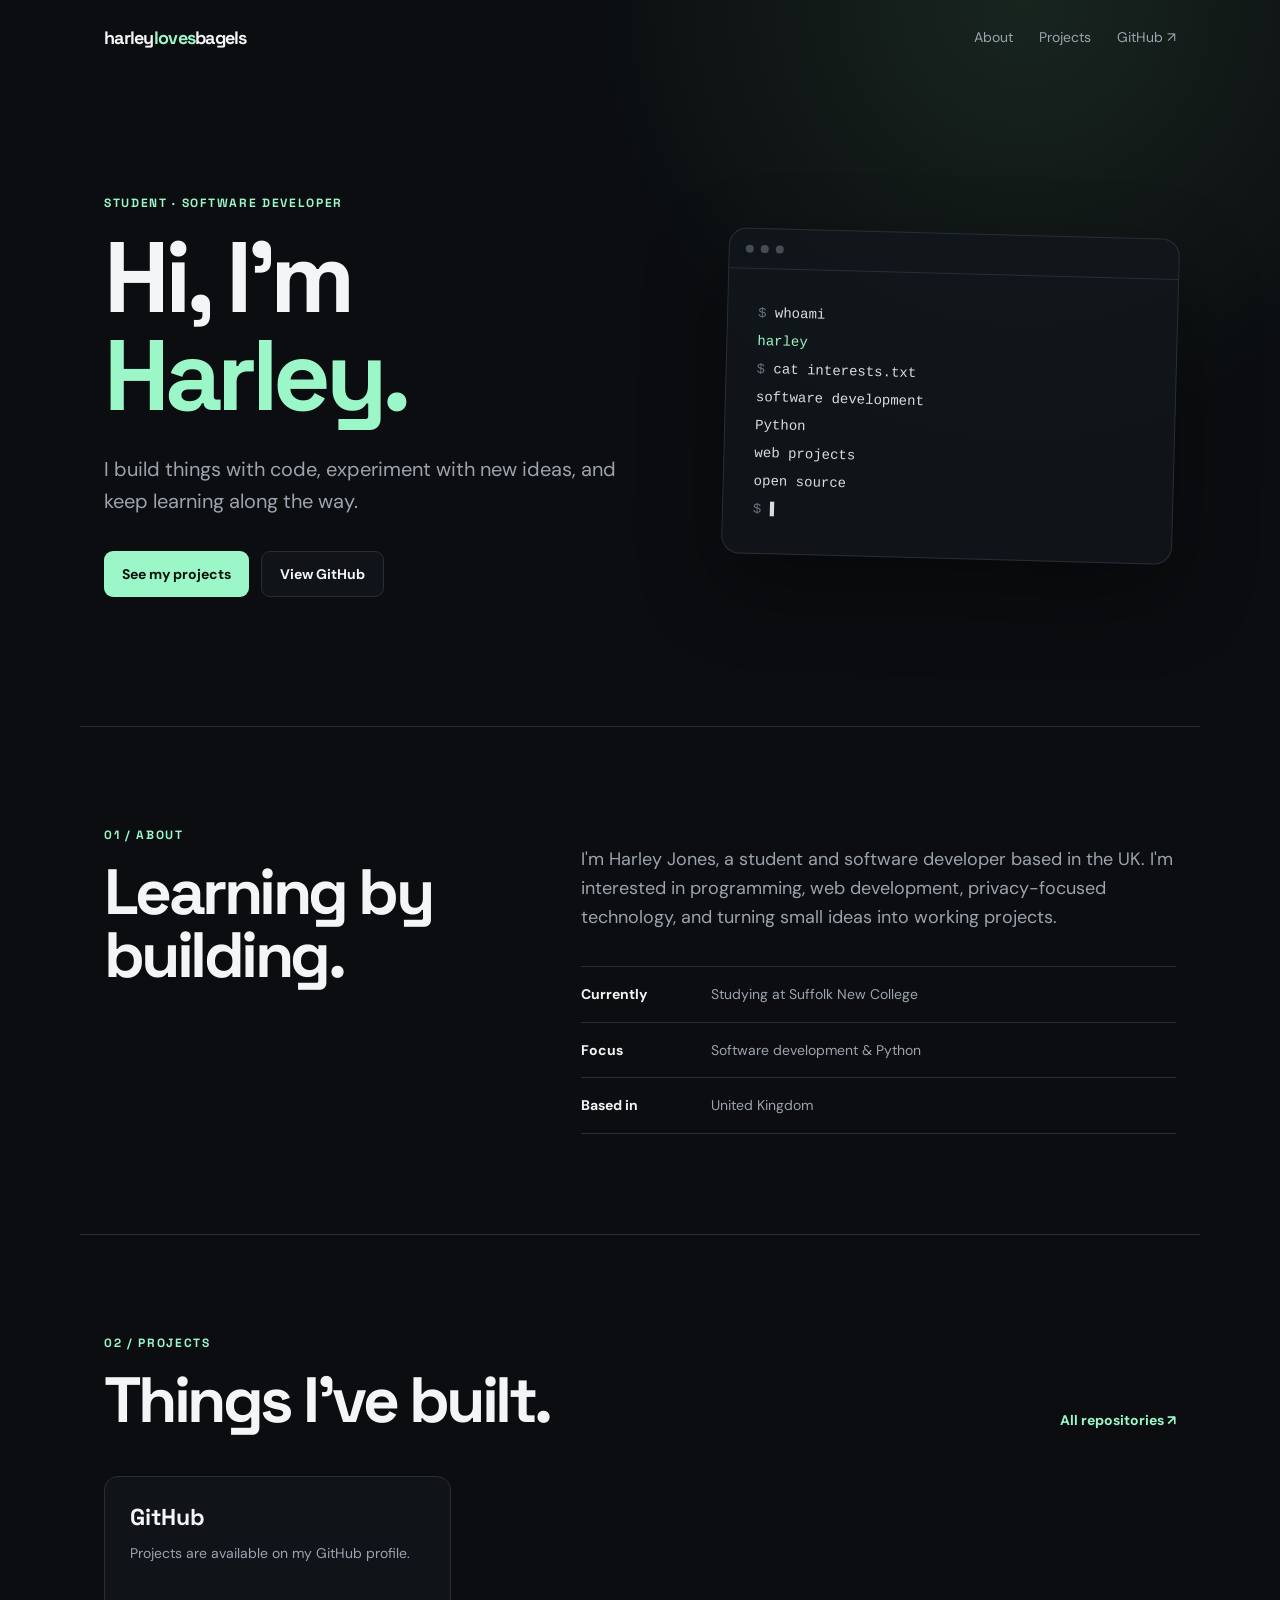
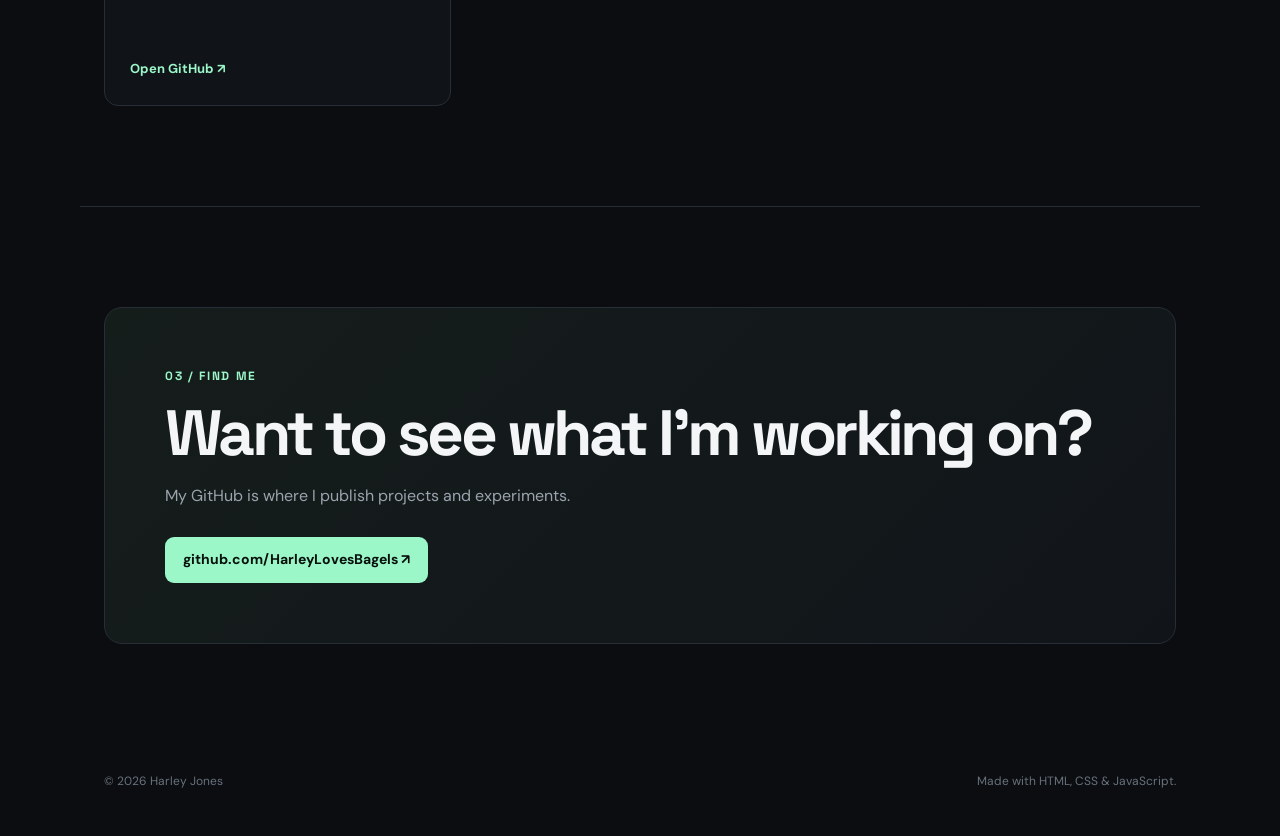
==== index.html @ b095bd4b "init commit" ====
<!doctype html>
<html lang="en">
<head>
  <meta charset="utf-8">
  <meta name="viewport" content="width=device-width, initial-scale=1">
  <meta name="description" content="Harley Jones — student and software developer.">
  <title>Harley Jones | Software Developer</title>
  <link rel="preconnect" href="https://fonts.googleapis.com">
  <link rel="preconnect" href="https://fonts.gstatic.com" crossorigin>
  <link href="https://fonts.googleapis.com/css2?family=DM+Sans:wght@400;500;600;700&family=Space+Grotesk:wght@500;600;700&display=swap" rel="stylesheet">
  <link rel="stylesheet" href="style.css">
</head>
<body>
  <header class="nav">
    <a class="brand" href="#top">harley<span>loves</span>bagels</a>
    <nav>
      <a href="#about">About</a>
      <a href="#projects">Projects</a>
      <a href="https://github.com/HarleyLovesBagels" target="_blank" rel="noreferrer">GitHub ↗</a>
    </nav>
  </header>

  <main id="top">
    <section class="hero">
      <div class="hero-copy">
        <p class="eyebrow">STUDENT · SOFTWARE DEVELOPER</p>
        <h1>Hi, I'm <span>Harley.</span></h1>
        <p class="lede">I build things with code, experiment with new ideas, and keep learning along the way.</p>
        <div class="actions">
          <a class="button primary" href="#projects">See my projects</a>
          <a class="button secondary" href="https://github.com/HarleyLovesBagels" target="_blank" rel="noreferrer">View GitHub</a>
        </div>
      </div>
      <div class="hero-card" aria-hidden="true">
        <div class="terminal-top"><i></i><i></i><i></i></div>
        <pre><span class="muted">$</span> whoami
<span class="accent">harley</span>
<span class="muted">$</span> cat interests.txt
software development
Python
web projects
open source
<span class="muted">$</span> <span class="cursor">▌</span></pre>
      </div>
    </section>

    <section class="section about" id="about">
      <div>
        <p class="eyebrow">01 / ABOUT</p>
        <h2>Learning by building.</h2>
      </div>
      <div class="about-copy">
        <p>I'm Harley Jones, a student and software developer based in the UK. I'm interested in programming, web development, privacy-focused technology, and turning small ideas into working projects.</p>
        <div class="facts">
          <div><strong>Currently</strong><span>Studying at Suffolk New College</span></div>
          <div><strong>Focus</strong><span>Software development & Python</span></div>
          <div><strong>Based in</strong><span>United Kingdom</span></div>
        </div>
      </div>
    </section>

    <section class="section" id="projects">
      <div class="section-heading">
        <div>
          <p class="eyebrow">02 / PROJECTS</p>
          <h2>Things I've built.</h2>
        </div>
        <a class="text-link" href="https://github.com/HarleyLovesBagels" target="_blank" rel="noreferrer">All repositories ↗</a>
      </div>
      <div id="repo-grid" class="repo-grid">
        <article class="repo loading"><span></span><span></span><span></span></article>
        <article class="repo loading"><span></span><span></span><span></span></article>
        <article class="repo loading"><span></span><span></span><span></span></article>
      </div>
    </section>

    <section class="section contact">
      <div class="contact-box">
        <p class="eyebrow">03 / FIND ME</p>
        <h2>Want to see what I'm working on?</h2>
        <p>My GitHub is where I publish projects and experiments.</p>
        <a class="button primary" href="https://github.com/HarleyLovesBagels" target="_blank" rel="noreferrer">github.com/HarleyLovesBagels ↗</a>
      </div>
    </section>
  </main>

  <footer>
    <span>© <span id="year"></span> Harley Jones</span>
    <span>Made with HTML, CSS & JavaScript.</span>
  </footer>
  <script src="script.js"></script>
</body>
</html>
---- style.css ----
:root {
  --bg: #0b0d10;
  --panel: #12161b;
  --panel-2: #171c22;
  --text: #f4f5f7;
  --muted: #9ba4ae;
  --line: #272e37;
  --accent: #9bf6c8;
  --accent-2: #71e6b0;
  --max: 1120px;
}
* { box-sizing: border-box; }
html { scroll-behavior: smooth; }
body {
  margin: 0;
  background: radial-gradient(circle at 80% 0%, #18251f 0, transparent 28rem), var(--bg);
  color: var(--text);
  font-family: "DM Sans", sans-serif;
  line-height: 1.6;
}
a { color: inherit; text-decoration: none; }
.nav {
  height: 76px; max-width: var(--max); margin: auto; padding: 0 24px;
  display: flex; align-items: center; justify-content: space-between;
  border-bottom: 1px solid transparent;
}
.brand { font: 700 18px "Space Grotesk", sans-serif; letter-spacing: -.04em; }
.brand span { color: var(--accent); }
nav { display: flex; gap: 26px; color: var(--muted); font-size: 14px; }
nav a:hover, .text-link:hover { color: var(--text); }
.hero {
  max-width: var(--max); margin: auto; min-height: 650px; padding: 100px 24px 110px;
  display: grid; grid-template-columns: 1.1fr .9fr; gap: 70px; align-items: center;
}
.eyebrow { color: var(--accent); font: 700 12px "Space Grotesk", sans-serif; letter-spacing: .14em; margin: 0 0 18px; }
h1, h2 { font-family: "Space Grotesk", sans-serif; letter-spacing: -.055em; line-height: .98; margin: 0; }
h1 { font-size: clamp(58px, 8vw, 100px); max-width: 760px; }
h1 span { color: var(--accent); }
h2 { font-size: clamp(38px, 5vw, 64px); }
.lede { color: var(--muted); font-size: 20px; max-width: 600px; margin: 28px 0 34px; }
.actions { display: flex; gap: 12px; flex-wrap: wrap; }
.button {
  display: inline-flex; align-items: center; justify-content: center; min-height: 46px;
  padding: 0 18px; border-radius: 9px; font-weight: 700; font-size: 14px;
  transition: transform .2s, background .2s, color .2s;
}
.button:hover { transform: translateY(-2px); }
.primary { background: var(--accent); color: #07110c; }
.primary:hover { background: var(--accent-2); }
.secondary { border: 1px solid var(--line); background: #101419; }
.hero-card {
  background: rgba(18,22,27,.82); border: 1px solid var(--line); border-radius: 18px;
  box-shadow: 0 30px 80px rgba(0,0,0,.35); overflow: hidden; transform: rotate(1.5deg);
}
.terminal-top { height: 40px; border-bottom: 1px solid var(--line); display:flex; align-items:center; gap:7px; padding:0 16px; }
.terminal-top i { width:8px; height:8px; border-radius:50%; background:#444c55; }
pre { margin:0; padding:30px; font: 14px/2 "SFMono-Regular", Consolas, monospace; color:#d8dde2; white-space:pre-wrap; }
.muted { color:#68727d; } .accent { color:var(--accent); } .cursor { animation: blink 1s steps(2,end) infinite; }
@keyframes blink { 50% { opacity: 0; } }
.section { max-width: var(--max); margin: auto; padding: 100px 24px; border-top: 1px solid var(--line); }
.about { display:grid; grid-template-columns: .8fr 1.2fr; gap: 80px; }
.about-copy { max-width: 650px; color: var(--muted); font-size: 18px; }
.facts { margin-top: 35px; border-top:1px solid var(--line); }
.facts div { display:grid; grid-template-columns:130px 1fr; padding:16px 0; border-bottom:1px solid var(--line); font-size:14px; }
.facts strong { color:var(--text); } .facts span { color:var(--muted); }
.section-heading { display:flex; justify-content:space-between; align-items:end; gap:30px; margin-bottom:45px; }
.text-link { color:var(--accent); font-weight:700; font-size:14px; }
.repo-grid { display:grid; grid-template-columns:repeat(3,1fr); gap:16px; }
.repo {
  min-height:230px; padding:25px; border:1px solid var(--line); background:rgba(18,22,27,.75);
  border-radius:14px; display:flex; flex-direction:column; transition:.2s;
}
.repo:hover { transform:translateY(-4px); border-color:#3a4651; }
.repo h3 { font:700 23px "Space Grotesk", sans-serif; margin:0 0 10px; }
.repo p { color:var(--muted); font-size:14px; margin:0 0 20px; flex:1; }
.meta { display:flex; gap:14px; color:#7e8995; font-size:12px; }
.repo-link { margin-top:16px; color:var(--accent); font-size:13px; font-weight:700; }
.loading { gap:15px; }
.loading span { height:12px; background:#1d232a; border-radius:5px; animation:pulse 1.2s infinite alternate; }
.loading span:first-child { width:60%; height:24px; } .loading span:nth-child(2){width:90%}.loading span:nth-child(3){width:75%}
@keyframes pulse { to { opacity:.4; } }
.contact-box { background:linear-gradient(135deg,#151d1b,#11151a); border:1px solid var(--line); border-radius:18px; padding:60px; }
.contact-box p:not(.eyebrow) { color:var(--muted); margin:18px 0 28px; }
footer { max-width:var(--max); margin:auto; padding:28px 24px 45px; display:flex; justify-content:space-between; color:#68727d; font-size:12px; }
@media (max-width: 800px) {
  nav a:nth-child(1), nav a:nth-child(2) { display:none; }
  .hero { grid-template-columns:1fr; padding-top:70px; }
  .hero-card { transform:none; }
  .about { grid-template-columns:1fr; gap:35px; }
  .repo-grid { grid-template-columns:1fr; }
  .section-heading { align-items:start; flex-direction:column; }
  .contact-box { padding:35px 25px; }
  footer { flex-direction:column; gap:8px; }
}
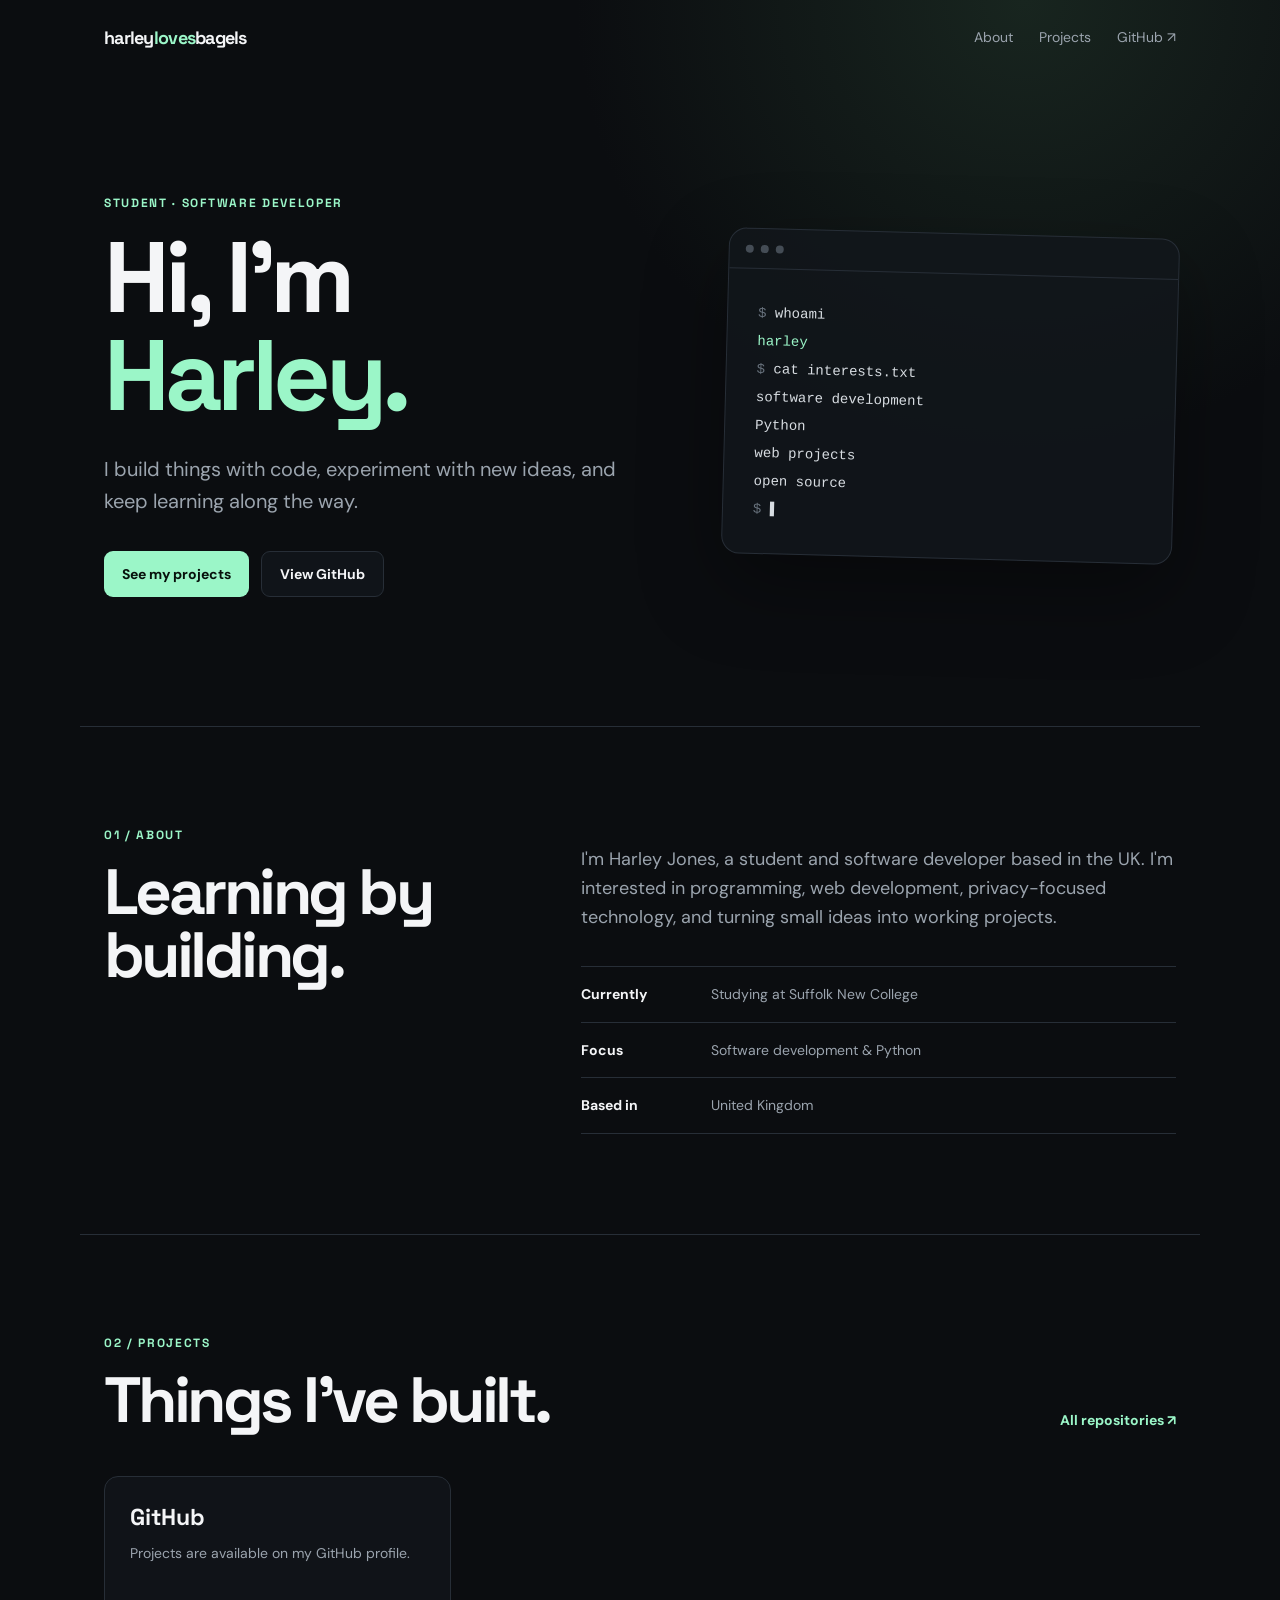
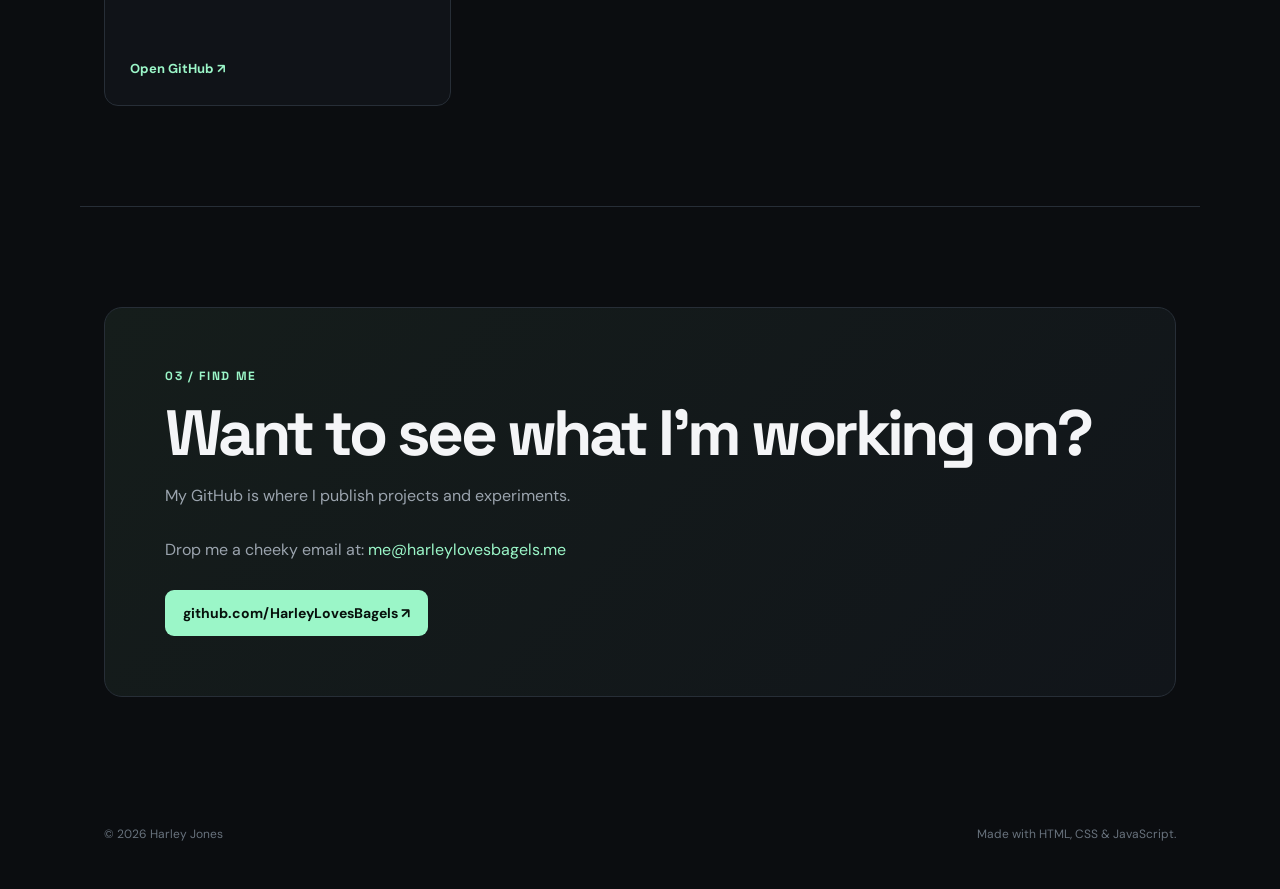
==== commit 98689cdb: "minor: add email" ====
--- a/index.html
+++ b/index.html
@@ -79,6 +79,7 @@
         <p class="eyebrow">03 / FIND ME</p>
         <h2>Want to see what I'm working on?</h2>
         <p>My GitHub is where I publish projects and experiments.</p>
+        <p class="email-line">Drop me a cheeky email at: <a href="mailto:me@harleylovesbagels.me">me@harleylovesbagels.me</a></p>
         <a class="button primary" href="https://github.com/HarleyLovesBagels" target="_blank" rel="noreferrer">github.com/HarleyLovesBagels ↗</a>
       </div>
     </section>
--- a/style.css
+++ b/style.css
@@ -81,6 +81,9 @@
 @keyframes pulse { to { opacity:.4; } }
 .contact-box { background:linear-gradient(135deg,#151d1b,#11151a); border:1px solid var(--line); border-radius:18px; padding:60px; }
 .contact-box p:not(.eyebrow) { color:var(--muted); margin:18px 0 28px; }
+.email-line { margin-top: 0; margin-bottom: 24px; color: var(--text); }
+.email-line a { color: var(--accent); }
+.email-line a:hover { color: var(--accent-2); }
 footer { max-width:var(--max); margin:auto; padding:28px 24px 45px; display:flex; justify-content:space-between; color:#68727d; font-size:12px; }
 @media (max-width: 800px) {
   nav a:nth-child(1), nav a:nth-child(2) { display:none; }
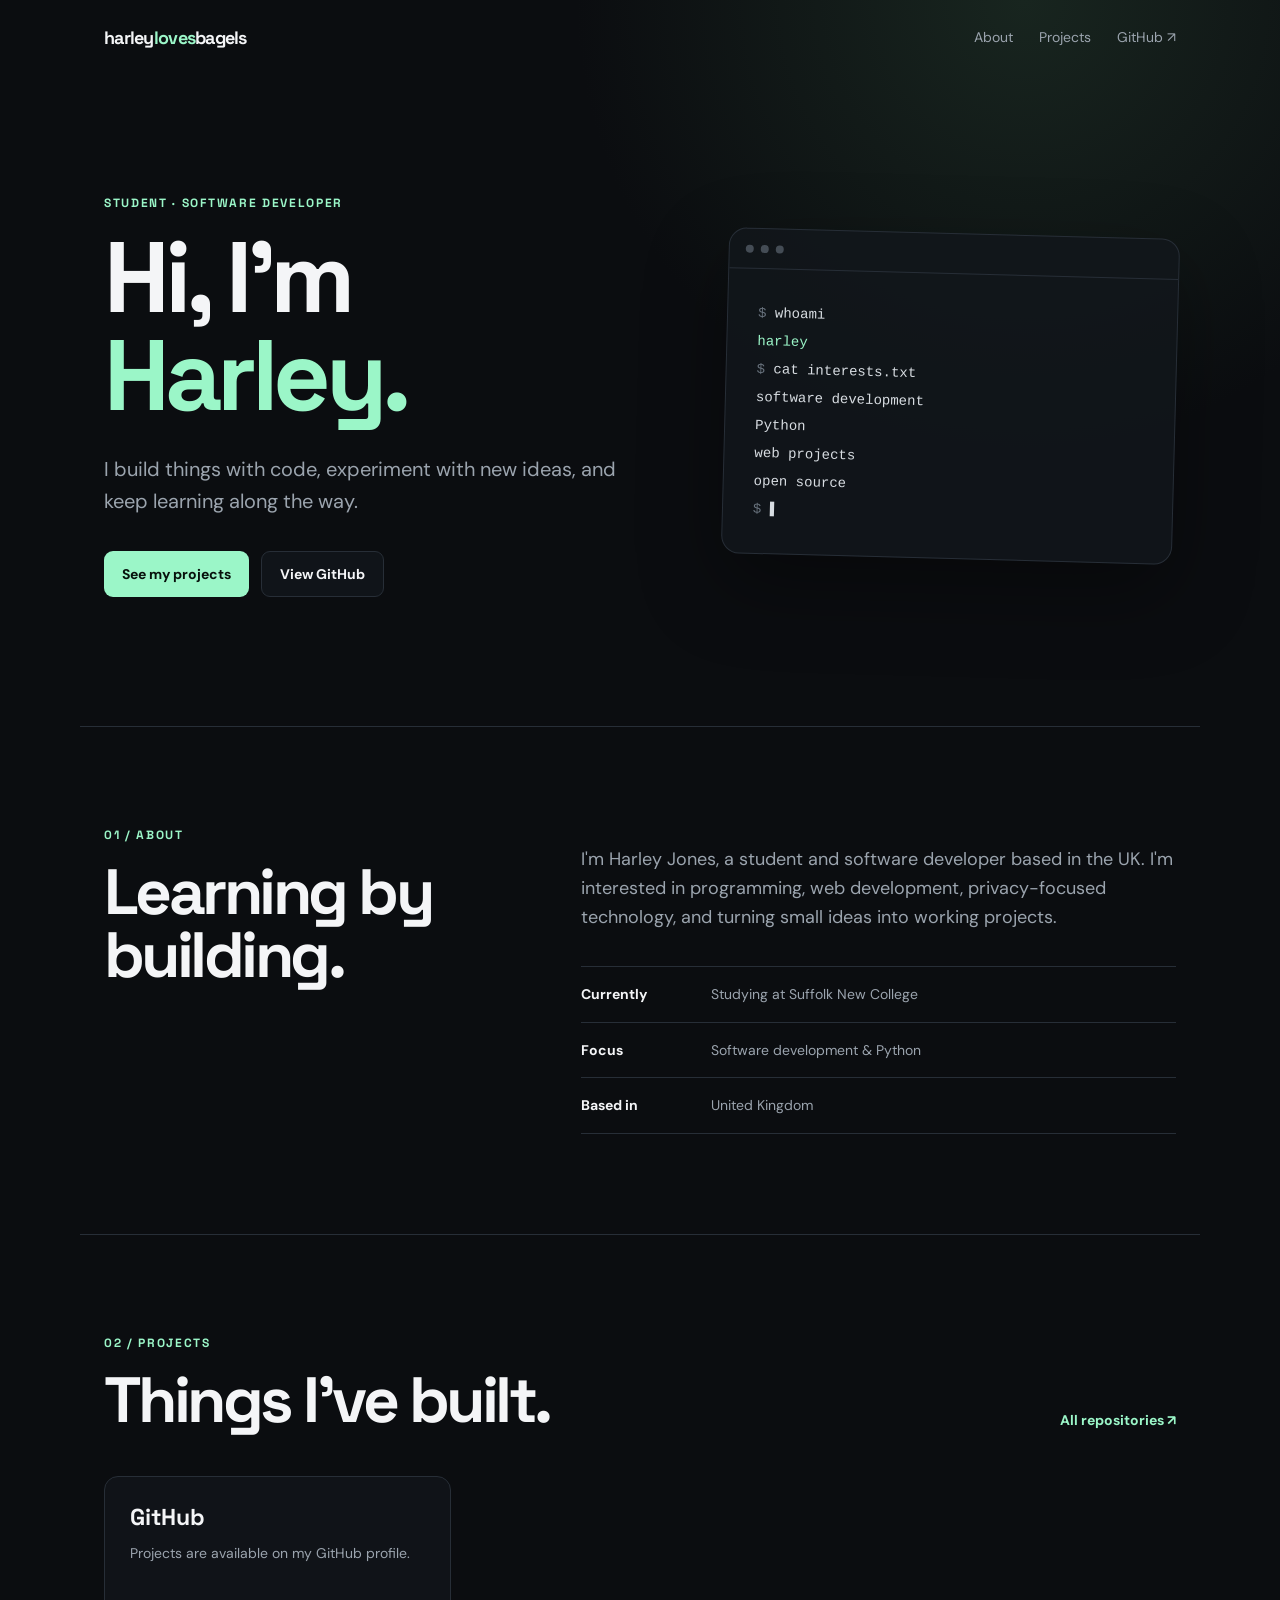
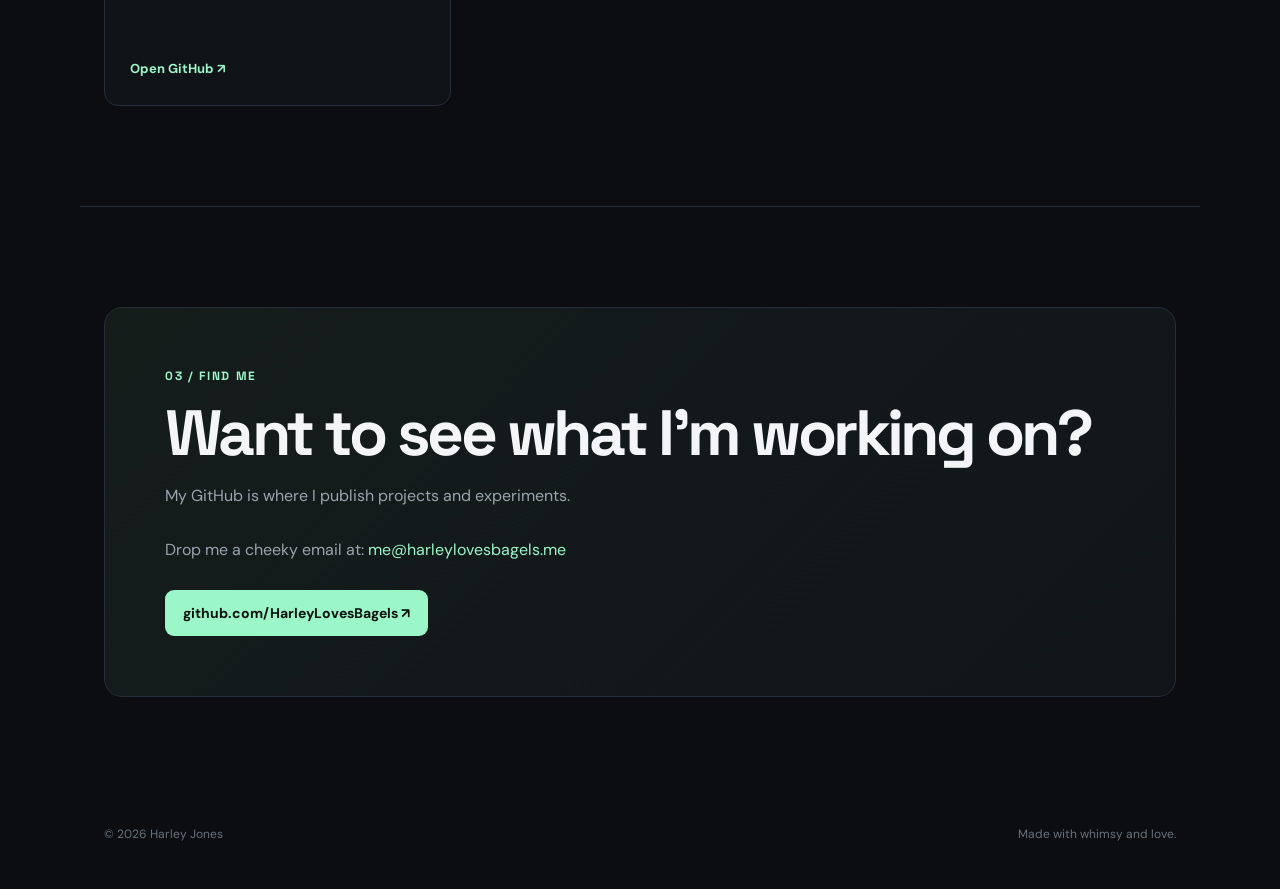
==== commit eea091c9: "minor: make footer more whimsy" ====
--- a/index.html
+++ b/index.html
@@ -87,7 +87,7 @@
 
   <footer>
     <span>© <span id="year"></span> Harley Jones</span>
-    <span>Made with HTML, CSS & JavaScript.</span>
+    <span>Made with whimsy and love.</span>
   </footer>
   <script src="script.js"></script>
 </body>
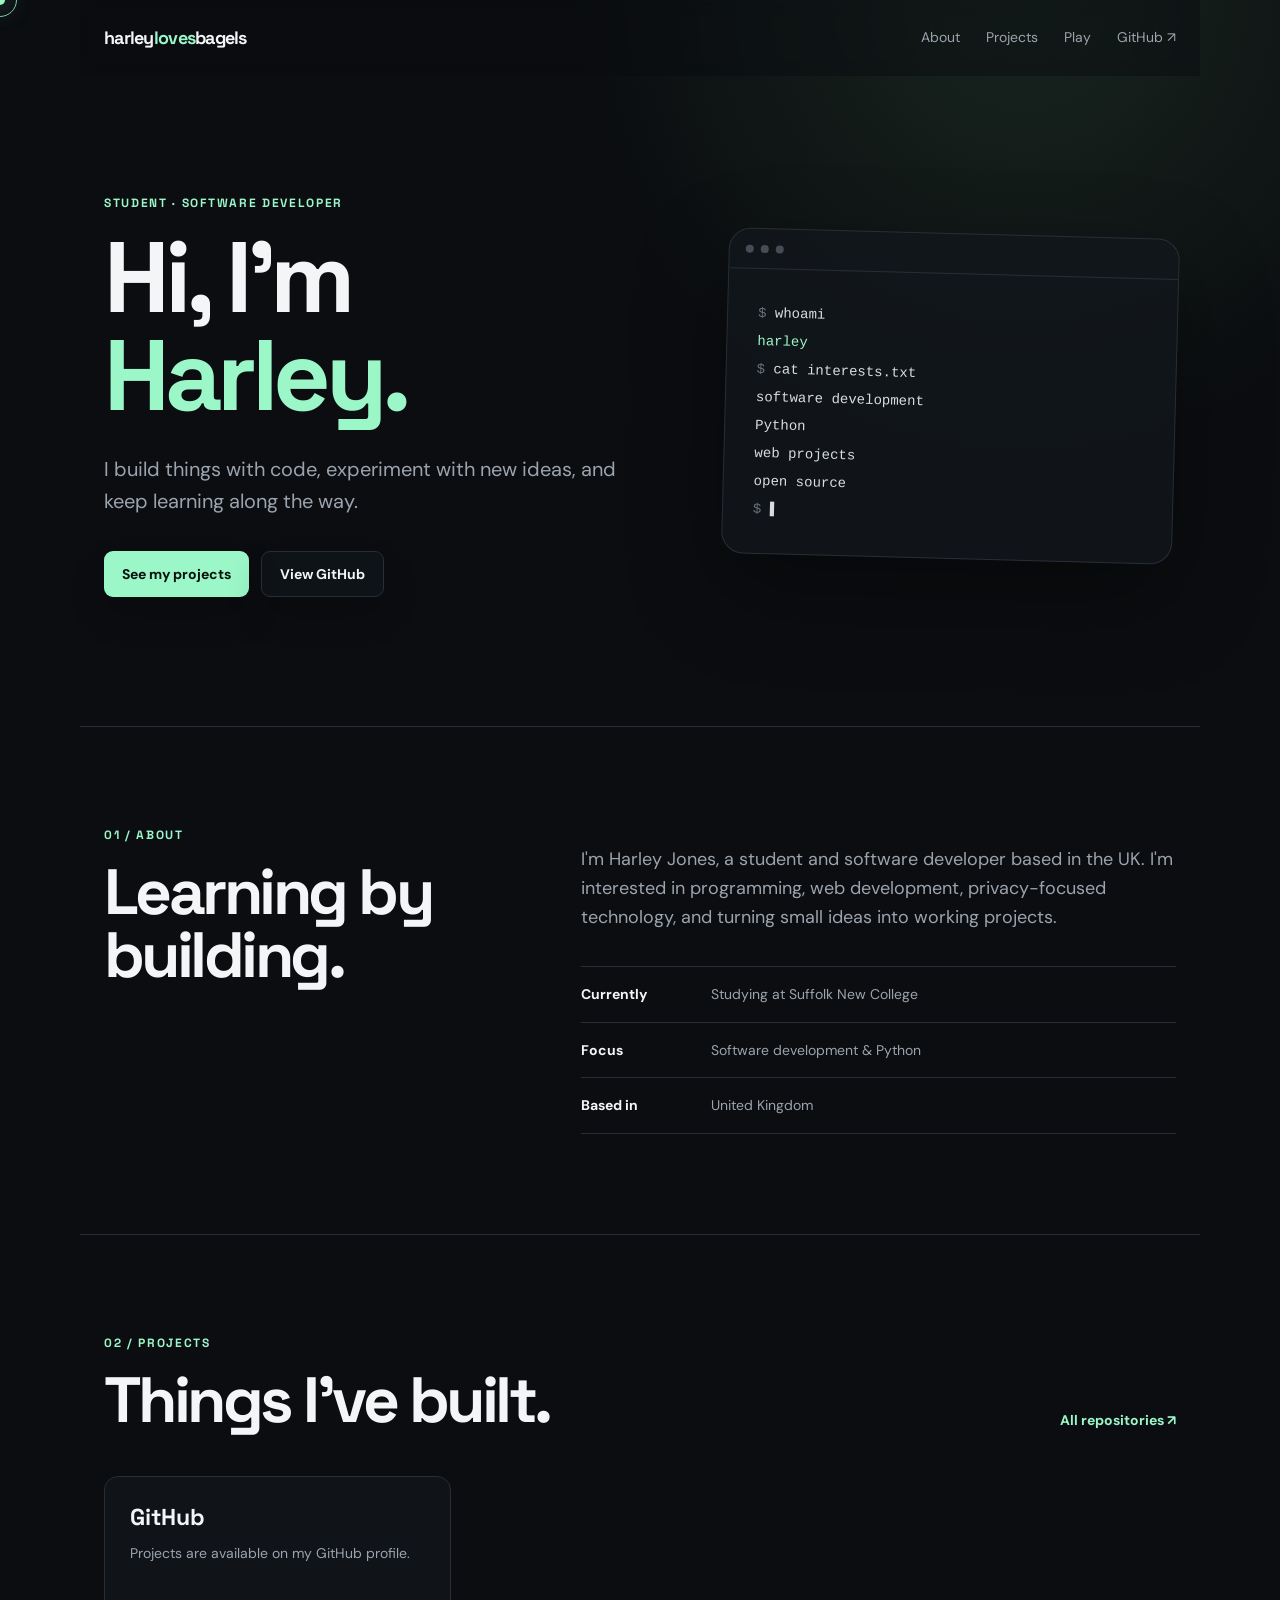
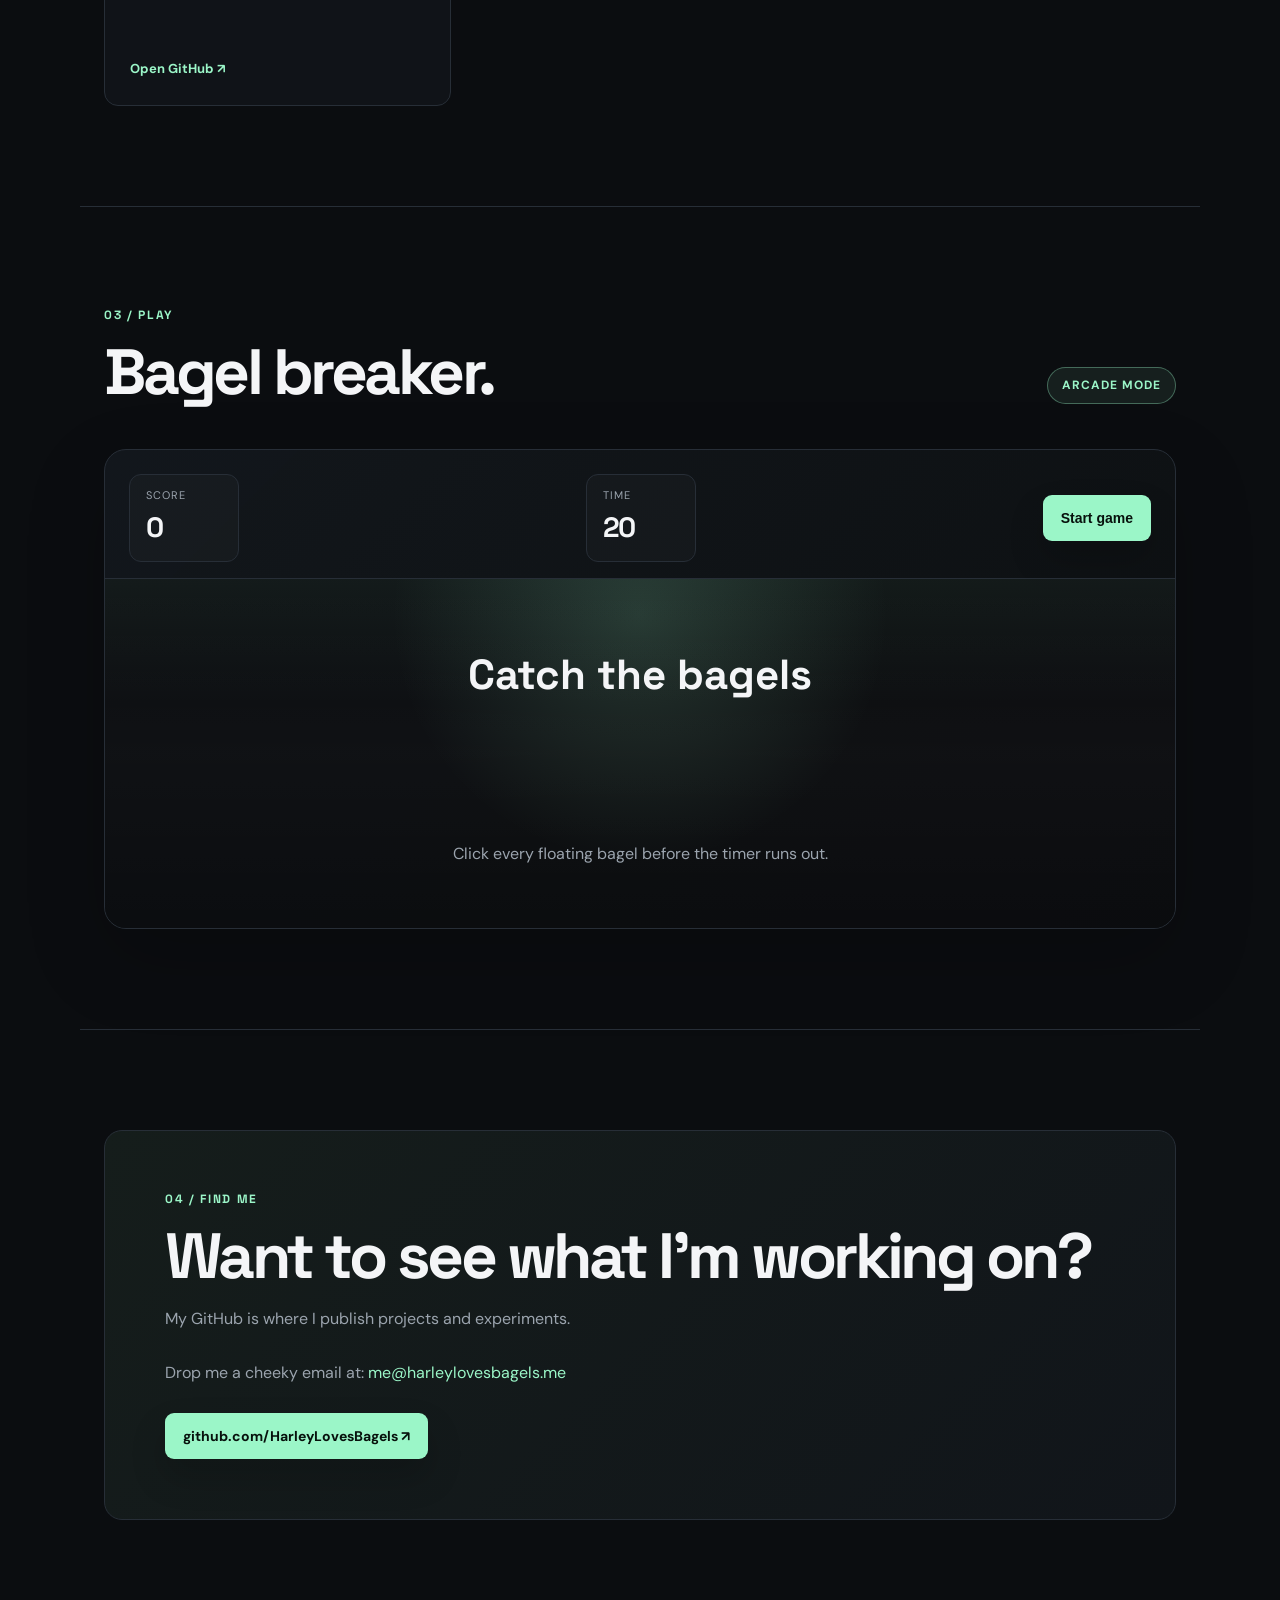
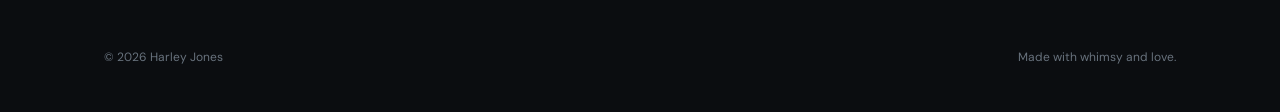
==== commit 342b805a: "add more changes + game" ====
--- a/index.html
+++ b/index.html
@@ -3,19 +3,25 @@
 <head>
   <meta charset="utf-8">
   <meta name="viewport" content="width=device-width, initial-scale=1">
+  <meta name="theme-color" content="#0b0d10">
   <meta name="description" content="Harley Jones — student and software developer.">
   <title>Harley Jones | Software Developer</title>
+  <link rel="icon" type="image/svg+xml" href="favicon.svg">
   <link rel="preconnect" href="https://fonts.googleapis.com">
   <link rel="preconnect" href="https://fonts.gstatic.com" crossorigin>
   <link href="https://fonts.googleapis.com/css2?family=DM+Sans:wght@400;500;600;700&family=Space+Grotesk:wght@500;600;700&display=swap" rel="stylesheet">
   <link rel="stylesheet" href="style.css">
 </head>
 <body>
+  <div class="cursor-dot" aria-hidden="true"></div>
+  <div class="cursor-ring" aria-hidden="true"></div>
+
   <header class="nav">
     <a class="brand" href="#top">harley<span>loves</span>bagels</a>
     <nav>
       <a href="#about">About</a>
       <a href="#projects">Projects</a>
+      <a href="#play">Play</a>
       <a href="https://github.com/HarleyLovesBagels" target="_blank" rel="noreferrer">GitHub ↗</a>
     </nav>
   </header>
@@ -74,9 +80,40 @@
       </div>
     </section>
 
+    <section class="section play" id="play">
+      <div class="section-heading">
+        <div>
+          <p class="eyebrow">03 / PLAY</p>
+          <h2>Bagel breaker.</h2>
+        </div>
+        <span class="pill">Arcade mode</span>
+      </div>
+
+      <div class="game-shell">
+        <div class="game-info">
+          <div class="stat">
+            <span>Score</span>
+            <strong id="score">0</strong>
+          </div>
+          <div class="stat">
+            <span>Time</span>
+            <strong id="time">20</strong>
+          </div>
+          <button id="start-game" class="button primary" type="button">Start game</button>
+        </div>
+
+        <div id="game-area" class="game-area" aria-label="Bagel catching game">
+          <div class="game-overlay">
+            <h3>Catch the bagels</h3>
+            <p>Click every floating bagel before the timer runs out.</p>
+          </div>
+        </div>
+      </div>
+    </section>
+
     <section class="section contact">
       <div class="contact-box">
-        <p class="eyebrow">03 / FIND ME</p>
+        <p class="eyebrow">04 / FIND ME</p>
         <h2>Want to see what I'm working on?</h2>
         <p>My GitHub is where I publish projects and experiments.</p>
         <p class="email-line">Drop me a cheeky email at: <a href="mailto:me@harleylovesbagels.me">me@harleylovesbagels.me</a></p>
--- a/style.css
+++ b/style.css
@@ -17,12 +17,43 @@
   color: var(--text);
   font-family: "DM Sans", sans-serif;
   line-height: 1.6;
+  cursor: none;
 }
+button, a { cursor: none; }
 a { color: inherit; text-decoration: none; }
+.cursor-dot, .cursor-ring {
+  position: fixed;
+  left: 0;
+  top: 0;
+  pointer-events: none;
+  z-index: 9999;
+  border-radius: 50%;
+  transform: translate(-50%, -50%);
+}
+.cursor-dot {
+  width: 10px;
+  height: 10px;
+  background: var(--accent);
+  box-shadow: 0 0 24px rgba(155, 246, 200, 0.8);
+}
+.cursor-ring {
+  width: 34px;
+  height: 34px;
+  border: 1px solid rgba(155, 246, 200, 0.8);
+  transition: width 0.2s ease, height 0.2s ease, border-color 0.2s ease, opacity 0.2s ease;
+}
+.cursor-ring.active {
+  width: 48px;
+  height: 48px;
+  border-color: rgba(113, 230, 176, 0.95);
+}
 .nav {
   height: 76px; max-width: var(--max); margin: auto; padding: 0 24px;
   display: flex; align-items: center; justify-content: space-between;
   border-bottom: 1px solid transparent;
+  position: sticky; top: 0; z-index: 20;
+  backdrop-filter: blur(8px);
+  background: rgba(11, 13, 16, 0.45);
 }
 .brand { font: 700 18px "Space Grotesk", sans-serif; letter-spacing: -.04em; }
 .brand span { color: var(--accent); }
@@ -42,15 +73,16 @@
 .button {
   display: inline-flex; align-items: center; justify-content: center; min-height: 46px;
   padding: 0 18px; border-radius: 9px; font-weight: 700; font-size: 14px;
-  transition: transform .2s, background .2s, color .2s;
+  border: none; transition: transform .2s, background .2s, color .2s, box-shadow .2s;
+  box-shadow: 0 18px 35px rgba(0,0,0,.18);
 }
 .button:hover { transform: translateY(-2px); }
 .primary { background: var(--accent); color: #07110c; }
 .primary:hover { background: var(--accent-2); }
-.secondary { border: 1px solid var(--line); background: #101419; }
+.secondary { border: 1px solid var(--line); background: rgba(16,20,25,.8); }
 .hero-card {
-  background: rgba(18,22,27,.82); border: 1px solid var(--line); border-radius: 18px;
-  box-shadow: 0 30px 80px rgba(0,0,0,.35); overflow: hidden; transform: rotate(1.5deg);
+  background: rgba(18,22,27,.82); border: 1px solid var(--line); border-radius: 22px;
+  box-shadow: 0 35px 90px rgba(0,0,0,.35); overflow: hidden; transform: rotate(1.5deg);
 }
 .terminal-top { height: 40px; border-bottom: 1px solid var(--line); display:flex; align-items:center; gap:7px; padding:0 16px; }
 .terminal-top i { width:8px; height:8px; border-radius:50%; background:#444c55; }
@@ -65,6 +97,10 @@
 .facts strong { color:var(--text); } .facts span { color:var(--muted); }
 .section-heading { display:flex; justify-content:space-between; align-items:end; gap:30px; margin-bottom:45px; }
 .text-link { color:var(--accent); font-weight:700; font-size:14px; }
+.pill {
+  display: inline-flex; align-items: center; padding: 8px 14px; border: 1px solid rgba(155, 246, 200, 0.35);
+  border-radius: 999px; background: rgba(155, 246, 200, 0.08); color: var(--accent); font-size: 12px; font-weight: 700; letter-spacing: 0.08em; text-transform: uppercase;
+}
 .repo-grid { display:grid; grid-template-columns:repeat(3,1fr); gap:16px; }
 .repo {
   min-height:230px; padding:25px; border:1px solid var(--line); background:rgba(18,22,27,.75);
@@ -79,6 +115,57 @@
 .loading span { height:12px; background:#1d232a; border-radius:5px; animation:pulse 1.2s infinite alternate; }
 .loading span:first-child { width:60%; height:24px; } .loading span:nth-child(2){width:90%}.loading span:nth-child(3){width:75%}
 @keyframes pulse { to { opacity:.4; } }
+.game-shell {
+  background: linear-gradient(135deg, rgba(19,24,29,.9), rgba(12,15,17,.95));
+  border: 1px solid var(--line);
+  border-radius: 22px;
+  overflow: hidden;
+  box-shadow: 0 30px 80px rgba(0,0,0,.2);
+}
+.game-info {
+  display: flex; align-items: center; justify-content: space-between; gap: 18px; padding: 24px 24px 16px; flex-wrap: wrap;
+}
+.stat {
+  min-width: 110px; padding: 12px 16px; border: 1px solid var(--line); border-radius: 12px; background: rgba(255,255,255,.02);
+}
+.stat span { display:block; color: var(--muted); font-size: 11px; letter-spacing: .1em; text-transform: uppercase; }
+.stat strong { font-size: clamp(20px, 3vw, 28px); font-family: "Space Grotesk", sans-serif; letter-spacing: -.05em; }
+.game-area {
+  position: relative; height: 350px; border-top: 1px solid var(--line); background:
+    linear-gradient(180deg, rgba(155,246,200,.06), rgba(255,255,255,0) 36%),
+    radial-gradient(circle at 50% 10%, rgba(155,246,200,.16), transparent 40%),
+    rgba(10,12,14,.8);
+  overflow: hidden;
+}
+.game-area::before {
+  content: "";
+  position: absolute; inset: 0;
+  background: linear-gradient(transparent 0%, rgba(255,255,255,.02) 50%, transparent 100%);
+  pointer-events: none;
+}
+.game-overlay {
+  position: absolute; inset: 0; display: grid; place-items: center; text-align:center; pointer-events: none; z-index: 2;
+}
+.game-overlay h3 { margin:0; font-size: clamp(28px, 4vw, 42px); font-family: "Space Grotesk", sans-serif; }
+.game-overlay p { margin: 10px 0 0; color: var(--muted); max-width: 36ch; }
+.bagel {
+  position: absolute; width: 52px; height: 52px; display: grid; place-items: center; border: none; border-radius: 50%;
+  font-size: 2rem; background: radial-gradient(circle at 30% 30%, #ffe8b3, #f7bd52 42%, #d28f26 100%);
+  box-shadow: 0 14px 26px rgba(243, 174, 70, 0.25), inset 0 -8px 12px rgba(120,73,18,0.25);
+  transform: translateY(0);
+  animation: floatBagel 2.2s ease-in-out forwards;
+}
+.bagel::before {
+  content: ""; position: absolute; inset: 10px 12px 12px; border-radius: 50%; border: 2px solid rgba(102, 62, 17, 0.45);
+}
+.bagel:hover { transform: scale(1.08); }
+@keyframes floatBagel {
+  0% { opacity: 0; transform: translateY(-10px) scale(0.85); }
+  12% { opacity: 1; }
+  75% { opacity: 1; }
+  100% { opacity: 0; transform: translateY(280px) translateX(var(--drift, 0px)) scale(1.2); }
+}
+.bagel.missed { opacity: 0.3; }
 .contact-box { background:linear-gradient(135deg,#151d1b,#11151a); border:1px solid var(--line); border-radius:18px; padding:60px; }
 .contact-box p:not(.eyebrow) { color:var(--muted); margin:18px 0 28px; }
 .email-line { margin-top: 0; margin-bottom: 24px; color: var(--text); }
@@ -87,11 +174,15 @@
 footer { max-width:var(--max); margin:auto; padding:28px 24px 45px; display:flex; justify-content:space-between; color:#68727d; font-size:12px; }
 @media (max-width: 800px) {
   nav a:nth-child(1), nav a:nth-child(2) { display:none; }
+  body { cursor: auto; }
+  .cursor-dot, .cursor-ring { display: none; }
   .hero { grid-template-columns:1fr; padding-top:70px; }
   .hero-card { transform:none; }
   .about { grid-template-columns:1fr; gap:35px; }
   .repo-grid { grid-template-columns:1fr; }
   .section-heading { align-items:start; flex-direction:column; }
+  .game-info { justify-content: flex-start; }
+  .game-area { height: 280px; }
   .contact-box { padding:35px 25px; }
   footer { flex-direction:column; gap:8px; }
 }
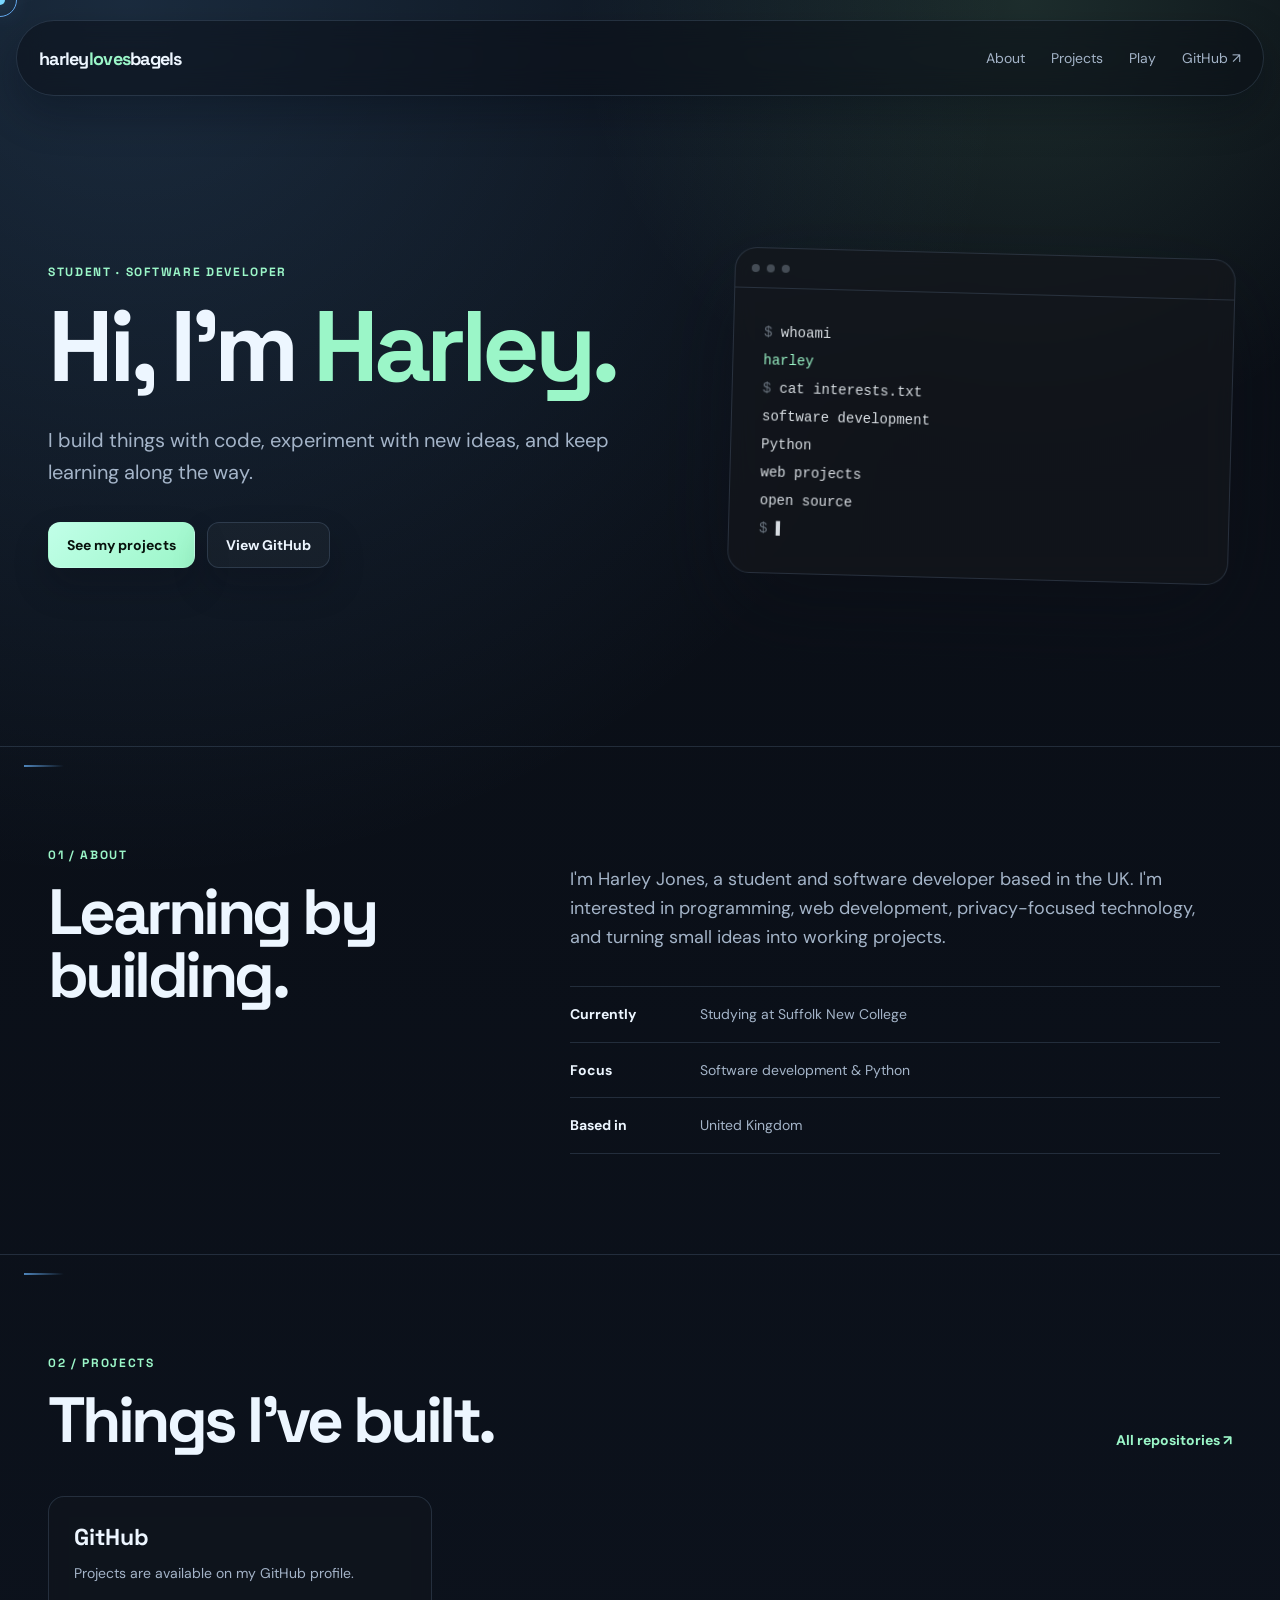
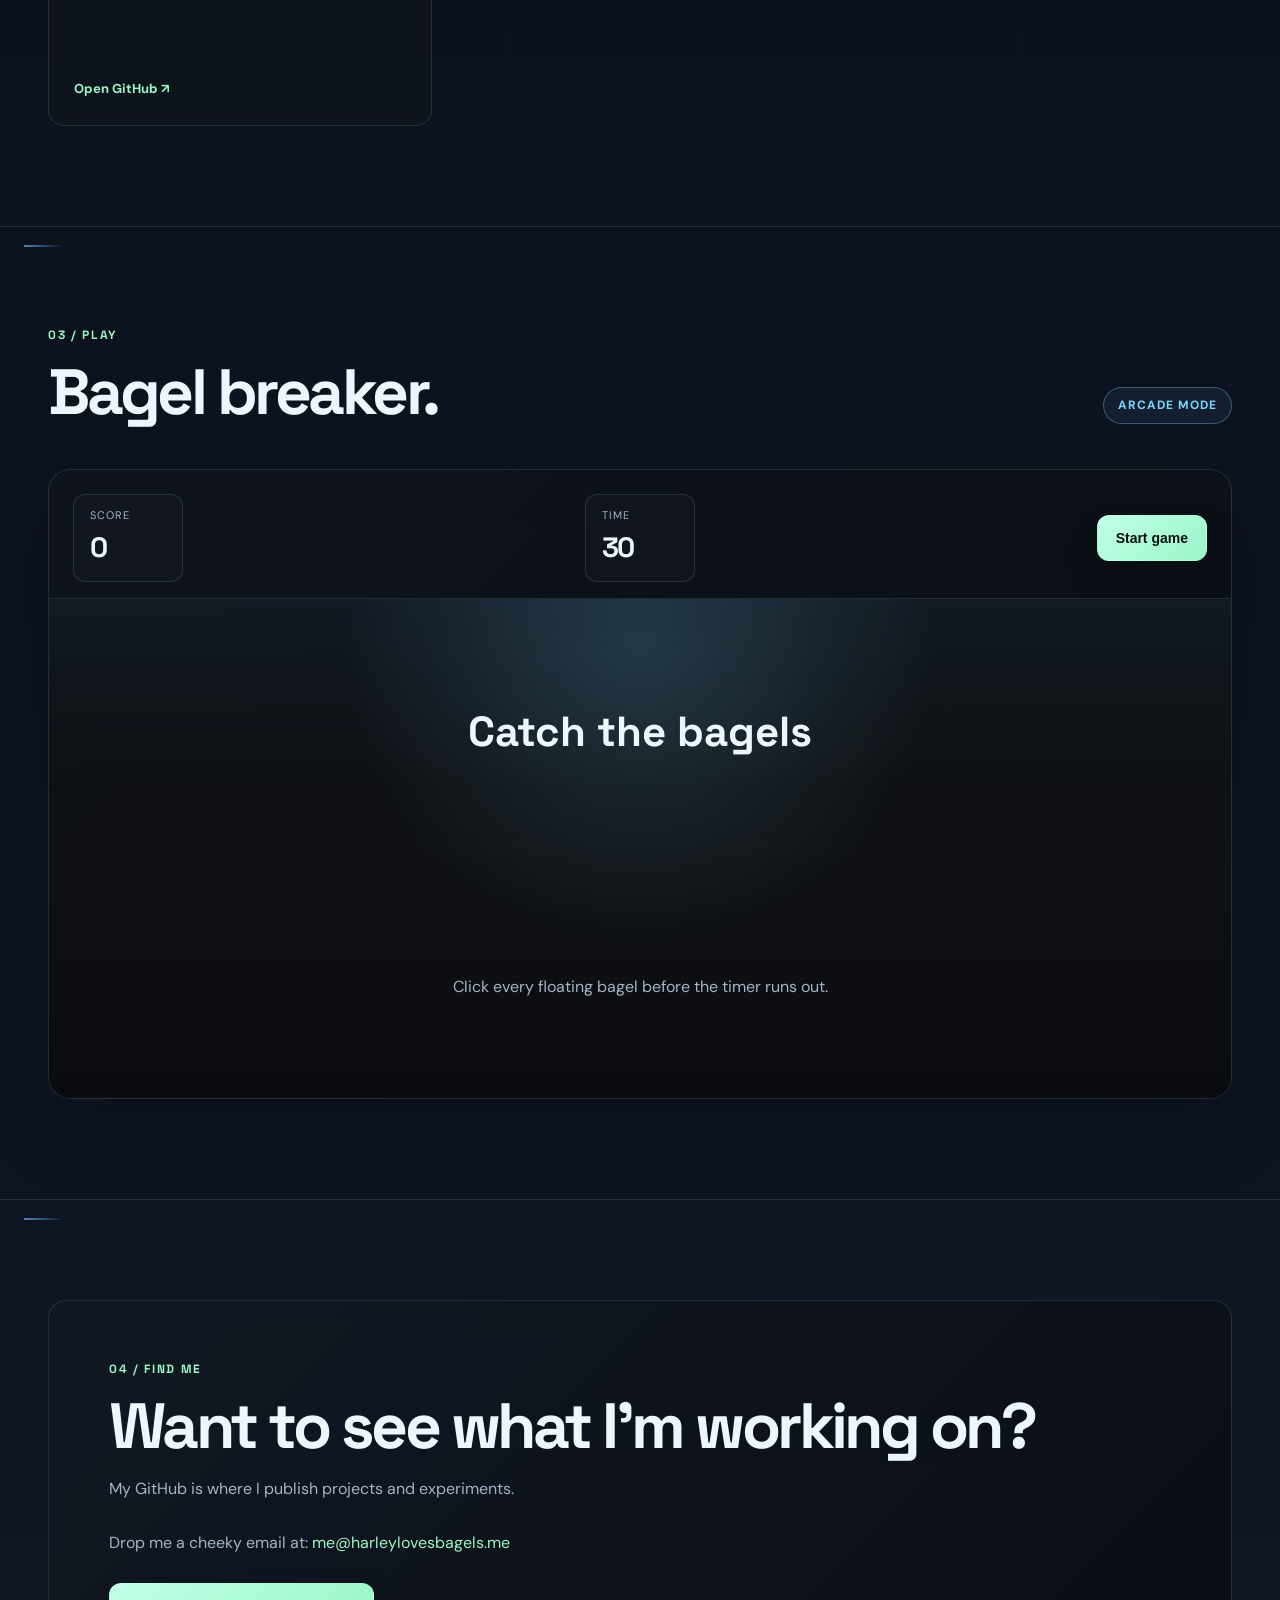
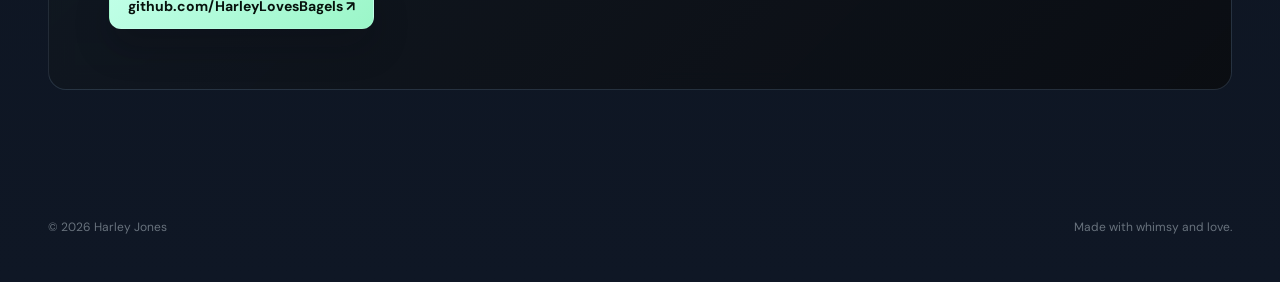
==== commit ba86cf3e: "Improve mobile repo layout and Bagel breaker gameplay Co-authored-by: HarleyLovesBagels <320510238+H" ====
--- a/index.html
+++ b/index.html
@@ -97,7 +97,7 @@
           </div>
           <div class="stat">
             <span>Time</span>
-            <strong id="time">20</strong>
+            <strong id="time">30</strong>
           </div>
           <button id="start-game" class="button primary" type="button">Start game</button>
         </div>
--- a/style.css
+++ b/style.css
@@ -1,19 +1,30 @@
 :root {
-  --bg: #0b0d10;
-  --panel: #12161b;
-  --panel-2: #171c22;
-  --text: #f4f5f7;
-  --muted: #9ba4ae;
-  --line: #272e37;
+  --bg: #090d14;
+  --bg-2: #0f1725;
+  --panel: rgba(18, 25, 35, 0.72);
+  --panel-strong: rgba(20, 28, 40, 0.9);
+  --text: #edf6ff;
+  --muted: #a4b4c8;
+  --line: rgba(146, 175, 214, 0.18);
   --accent: #9bf6c8;
   --accent-2: #71e6b0;
-  --max: 1120px;
+  --blue: #6bb6ff;
+  --blue-2: #7ad7ff;
+  --glow: rgba(107, 182, 255, 0.4);
+  --max: 1440px;
 }
 * { box-sizing: border-box; }
-html { scroll-behavior: smooth; }
+html {
+  scroll-behavior: smooth;
+  scrollbar-color: rgba(107, 182, 255, 0.8) rgba(12, 17, 24, 0.9);
+  scrollbar-width: thin;
+}
 body {
   margin: 0;
-  background: radial-gradient(circle at 80% 0%, #18251f 0, transparent 28rem), var(--bg);
+  background:
+    radial-gradient(circle at 10% 0%, rgba(107, 182, 255, 0.18), transparent 24%),
+    radial-gradient(circle at 80% 0%, rgba(155, 246, 200, 0.14), transparent 28rem),
+    linear-gradient(180deg, var(--bg) 0%, var(--bg-2) 100%);
   color: var(--text);
   font-family: "DM Sans", sans-serif;
   line-height: 1.6;
@@ -21,6 +32,29 @@
 }
 button, a { cursor: none; }
 a { color: inherit; text-decoration: none; }
+img, svg { display: block; max-width: 100%; }
+::selection { background: rgba(107, 182, 255, 0.32); }
+::-webkit-scrollbar {
+  width: 10px;
+}
+::-webkit-scrollbar-track {
+  background: rgba(12, 17, 24, 0.9);
+}
+::-webkit-scrollbar-thumb {
+  background: linear-gradient(180deg, rgba(122, 215, 255, 0.95), rgba(107, 182, 255, 0.8));
+  border-radius: 999px;
+  border: 2px solid rgba(12, 17, 24, 0.9);
+}
+::-webkit-scrollbar-thumb:hover {
+  background: linear-gradient(180deg, rgba(155, 246, 200, 0.9), rgba(122, 215, 255, 0.95));
+}
+main {
+  position: relative;
+  isolation: isolate;
+}
+main > * {
+  scroll-margin-top: 100px;
+}
 .cursor-dot, .cursor-ring {
   position: fixed;
   left: 0;
@@ -33,34 +67,37 @@
 .cursor-dot {
   width: 10px;
   height: 10px;
-  background: var(--accent);
-  box-shadow: 0 0 24px rgba(155, 246, 200, 0.8);
+  background: var(--blue-2);
+  box-shadow: 0 0 24px rgba(107, 182, 255, 0.9);
 }
 .cursor-ring {
   width: 34px;
   height: 34px;
-  border: 1px solid rgba(155, 246, 200, 0.8);
+  border: 1px solid rgba(107, 182, 255, 0.9);
   transition: width 0.2s ease, height 0.2s ease, border-color 0.2s ease, opacity 0.2s ease;
 }
 .cursor-ring.active {
   width: 48px;
   height: 48px;
-  border-color: rgba(113, 230, 176, 0.95);
+  border-color: rgba(122, 215, 255, 0.95);
 }
 .nav {
-  height: 76px; max-width: var(--max); margin: auto; padding: 0 24px;
+  width: min(calc(100% - 32px), 1280px);
+  height: 76px; margin: 20px auto 0; padding: 0 22px;
   display: flex; align-items: center; justify-content: space-between;
-  border-bottom: 1px solid transparent;
-  position: sticky; top: 0; z-index: 20;
-  backdrop-filter: blur(8px);
-  background: rgba(11, 13, 16, 0.45);
+  border: 1px solid rgba(146, 175, 214, 0.18);
+  border-radius: 999px;
+  position: sticky; top: 18px; z-index: 40;
+  backdrop-filter: blur(14px);
+  background: rgba(9, 13, 20, 0.5);
+  box-shadow: 0 18px 40px rgba(4, 8, 15, 0.3);
 }
 .brand { font: 700 18px "Space Grotesk", sans-serif; letter-spacing: -.04em; }
 .brand span { color: var(--accent); }
 nav { display: flex; gap: 26px; color: var(--muted); font-size: 14px; }
 nav a:hover, .text-link:hover { color: var(--text); }
 .hero {
-  max-width: var(--max); margin: auto; min-height: 650px; padding: 100px 24px 110px;
+  width: 100%; max-width: none; margin: auto; min-height: 650px; padding: 100px 48px 110px;
   display: grid; grid-template-columns: 1.1fr .9fr; gap: 70px; align-items: center;
 }
 .eyebrow { color: var(--accent); font: 700 12px "Space Grotesk", sans-serif; letter-spacing: .14em; margin: 0 0 18px; }
@@ -72,24 +109,36 @@
 .actions { display: flex; gap: 12px; flex-wrap: wrap; }
 .button {
   display: inline-flex; align-items: center; justify-content: center; min-height: 46px;
-  padding: 0 18px; border-radius: 9px; font-weight: 700; font-size: 14px;
-  border: none; transition: transform .2s, background .2s, color .2s, box-shadow .2s;
-  box-shadow: 0 18px 35px rgba(0,0,0,.18);
+  padding: 0 18px; border-radius: 12px; font-weight: 700; font-size: 14px;
+  border: 1px solid rgba(255,255,255,0.06); transition: transform .2s, box-shadow .2s, background .2s, color .2s;
+  box-shadow: 0 18px 35px rgba(7, 10, 18, 0.22);
 }
 .button:hover { transform: translateY(-2px); }
-.primary { background: var(--accent); color: #07110c; }
-.primary:hover { background: var(--accent-2); }
-.secondary { border: 1px solid var(--line); background: rgba(16,20,25,.8); }
+.primary { background: linear-gradient(135deg, #c1ffe8, #9bf6c8); color: #07110c; }
+.primary:hover { box-shadow: 0 20px 40px rgba(155, 246, 200, 0.16); }
+.secondary { background: rgba(255,255,255,0.03); border-color: var(--line); }
 .hero-card {
-  background: rgba(18,22,27,.82); border: 1px solid var(--line); border-radius: 22px;
-  box-shadow: 0 35px 90px rgba(0,0,0,.35); overflow: hidden; transform: rotate(1.5deg);
+  background: rgba(18,22,27,.72); border: 1px solid rgba(146, 175, 214, 0.18);
+  border-radius: 22px; backdrop-filter: blur(12px);
+  box-shadow: 0 35px 90px rgba(12,16,24,0.38); overflow: hidden; transform: rotate(1.5deg);
 }
 .terminal-top { height: 40px; border-bottom: 1px solid var(--line); display:flex; align-items:center; gap:7px; padding:0 16px; }
 .terminal-top i { width:8px; height:8px; border-radius:50%; background:#444c55; }
 pre { margin:0; padding:30px; font: 14px/2 "SFMono-Regular", Consolas, monospace; color:#d8dde2; white-space:pre-wrap; }
 .muted { color:#68727d; } .accent { color:var(--accent); } .cursor { animation: blink 1s steps(2,end) infinite; }
-@keyframes blink { 50% { opacity: 0; } }
-.section { max-width: var(--max); margin: auto; padding: 100px 24px; border-top: 1px solid var(--line); }
+.section {
+  width: 100%; max-width: none; margin: auto; padding: 100px 48px; border-top: 1px solid var(--line);
+  position: relative;
+}
+.section::after {
+  content: "";
+  position: absolute;
+  inset: 18px auto auto 24px;
+  width: 40px;
+  height: 2px;
+  background: linear-gradient(90deg, var(--blue), transparent);
+  opacity: 0.7;
+}
 .about { display:grid; grid-template-columns: .8fr 1.2fr; gap: 80px; }
 .about-copy { max-width: 650px; color: var(--muted); font-size: 18px; }
 .facts { margin-top: 35px; border-top:1px solid var(--line); }
@@ -98,29 +147,36 @@
 .section-heading { display:flex; justify-content:space-between; align-items:end; gap:30px; margin-bottom:45px; }
 .text-link { color:var(--accent); font-weight:700; font-size:14px; }
 .pill {
-  display: inline-flex; align-items: center; padding: 8px 14px; border: 1px solid rgba(155, 246, 200, 0.35);
-  border-radius: 999px; background: rgba(155, 246, 200, 0.08); color: var(--accent); font-size: 12px; font-weight: 700; letter-spacing: 0.08em; text-transform: uppercase;
+  display: inline-flex; align-items: center; padding: 8px 14px; border: 1px solid rgba(122, 215, 255, 0.35);
+  border-radius: 999px; background: rgba(108, 178, 255, 0.08); color: var(--blue-2); font-size: 12px; font-weight: 700; letter-spacing: 0.08em; text-transform: uppercase;
 }
 .repo-grid { display:grid; grid-template-columns:repeat(3,1fr); gap:16px; }
 .repo {
-  min-height:230px; padding:25px; border:1px solid var(--line); background:rgba(18,22,27,.75);
-  border-radius:14px; display:flex; flex-direction:column; transition:.2s;
-}
-.repo:hover { transform:translateY(-4px); border-color:#3a4651; }
+  min-height:230px; padding:25px; border:1px solid rgba(146, 175, 214, 0.18); background:rgba(16, 22, 30, 0.72);
+  border-radius:16px; display:flex; flex-direction:column; transition:.2s; backdrop-filter: blur(8px);
+}
+.repo:hover { transform:translateY(-4px); border-color: rgba(122, 215, 255, 0.44); }
 .repo h3 { font:700 23px "Space Grotesk", sans-serif; margin:0 0 10px; }
 .repo p { color:var(--muted); font-size:14px; margin:0 0 20px; flex:1; }
 .meta { display:flex; gap:14px; color:#7e8995; font-size:12px; }
 .repo-link { margin-top:16px; color:var(--accent); font-size:13px; font-weight:700; }
+.repo h3,
+.repo p,
+.repo-link {
+  overflow-wrap: anywhere;
+  word-break: break-word;
+}
 .loading { gap:15px; }
 .loading span { height:12px; background:#1d232a; border-radius:5px; animation:pulse 1.2s infinite alternate; }
 .loading span:first-child { width:60%; height:24px; } .loading span:nth-child(2){width:90%}.loading span:nth-child(3){width:75%}
 @keyframes pulse { to { opacity:.4; } }
 .game-shell {
-  background: linear-gradient(135deg, rgba(19,24,29,.9), rgba(12,15,17,.95));
+  background: linear-gradient(135deg, rgba(14, 20, 28, 0.9), rgba(10, 15, 20, 0.92));
   border: 1px solid var(--line);
   border-radius: 22px;
   overflow: hidden;
   box-shadow: 0 30px 80px rgba(0,0,0,.2);
+  backdrop-filter: blur(12px);
 }
 .game-info {
   display: flex; align-items: center; justify-content: space-between; gap: 18px; padding: 24px 24px 16px; flex-wrap: wrap;
@@ -131,11 +187,15 @@
 .stat span { display:block; color: var(--muted); font-size: 11px; letter-spacing: .1em; text-transform: uppercase; }
 .stat strong { font-size: clamp(20px, 3vw, 28px); font-family: "Space Grotesk", sans-serif; letter-spacing: -.05em; }
 .game-area {
-  position: relative; height: 350px; border-top: 1px solid var(--line); background:
-    linear-gradient(180deg, rgba(155,246,200,.06), rgba(255,255,255,0) 36%),
-    radial-gradient(circle at 50% 10%, rgba(155,246,200,.16), transparent 40%),
+  position: relative; height: 500px; border-top: 1px solid var(--line); background:
+    linear-gradient(180deg, rgba(107, 182, 255, 0.08), rgba(255,255,255,0) 38%),
+    radial-gradient(circle at 50% 10%, rgba(122, 215, 255, 0.18), transparent 40%),
     rgba(10,12,14,.8);
   overflow: hidden;
+  cursor: crosshair;
+  user-select: none;
+  -webkit-user-select: none;
+  -webkit-tap-highlight-color: transparent;
 }
 .game-area::before {
   content: "";
@@ -149,40 +209,55 @@
 .game-overlay h3 { margin:0; font-size: clamp(28px, 4vw, 42px); font-family: "Space Grotesk", sans-serif; }
 .game-overlay p { margin: 10px 0 0; color: var(--muted); max-width: 36ch; }
 .bagel {
-  position: absolute; width: 52px; height: 52px; display: grid; place-items: center; border: none; border-radius: 50%;
-  font-size: 2rem; background: radial-gradient(circle at 30% 30%, #ffe8b3, #f7bd52 42%, #d28f26 100%);
-  box-shadow: 0 14px 26px rgba(243, 174, 70, 0.25), inset 0 -8px 12px rgba(120,73,18,0.25);
+  position: absolute; width: 64px; height: 64px; display: grid; place-items: center; border: none; border-radius: 50%;
+  background: transparent;
+  background-image: url("favicon.svg");
+  background-repeat: no-repeat;
+  background-position: center;
+  background-size: contain;
+  box-shadow: 0 12px 22px rgba(243, 174, 70, 0.2);
   transform: translateY(0);
-  animation: floatBagel 2.2s ease-in-out forwards;
+  animation: floatBagel 2.8s ease-in-out forwards;
+  z-index: 3;
+  opacity: 1;
+  user-select: none;
+  -webkit-user-select: none;
+  -webkit-tap-highlight-color: transparent;
 }
 .bagel::before {
-  content: ""; position: absolute; inset: 10px 12px 12px; border-radius: 50%; border: 2px solid rgba(102, 62, 17, 0.45);
-}
-.bagel:hover { transform: scale(1.08); }
+  content: none;
+}
+.bagel:hover { transform: scale(1.06); }
 @keyframes floatBagel {
   0% { opacity: 0; transform: translateY(-10px) scale(0.85); }
   12% { opacity: 1; }
   75% { opacity: 1; }
-  100% { opacity: 0; transform: translateY(280px) translateX(var(--drift, 0px)) scale(1.2); }
-}
-.bagel.missed { opacity: 0.3; }
-.contact-box { background:linear-gradient(135deg,#151d1b,#11151a); border:1px solid var(--line); border-radius:18px; padding:60px; }
+  100% { opacity: 0; transform: translateY(220px) translateX(var(--drift, 0px)) scale(1.05); }
+}
+.bagel.missed { opacity: 0.35; }
+.contact-box { background:linear-gradient(135deg,rgba(17,26,35,0.9),rgba(11,13,18,0.95)); border:1px solid var(--line); border-radius:18px; padding:60px; backdrop-filter: blur(10px); }
 .contact-box p:not(.eyebrow) { color:var(--muted); margin:18px 0 28px; }
 .email-line { margin-top: 0; margin-bottom: 24px; color: var(--text); }
 .email-line a { color: var(--accent); }
 .email-line a:hover { color: var(--accent-2); }
-footer { max-width:var(--max); margin:auto; padding:28px 24px 45px; display:flex; justify-content:space-between; color:#68727d; font-size:12px; }
+footer { width: 100%; max-width: none; margin:auto; padding:28px 48px 45px; display:flex; justify-content:space-between; color:#68727d; font-size:12px; }
 @media (max-width: 800px) {
   nav a:nth-child(1), nav a:nth-child(2) { display:none; }
   body { cursor: auto; }
   .cursor-dot, .cursor-ring { display: none; }
-  .hero { grid-template-columns:1fr; padding-top:70px; }
+  .scroll-rail { display: none; }
+  .hero { grid-template-columns:1fr; padding:70px 20px 90px; gap: 36px; min-height: auto; }
+  .section { padding: 72px 20px; }
+  footer { padding: 24px 20px 36px; }
   .hero-card { transform:none; }
   .about { grid-template-columns:1fr; gap:35px; }
   .repo-grid { grid-template-columns:1fr; }
+  .repo { min-height: 0; }
+  .repo h3 { font-size: 20px; }
   .section-heading { align-items:start; flex-direction:column; }
   .game-info { justify-content: flex-start; }
-  .game-area { height: 280px; }
+  .game-area { height: 300px; }
+  .bagel { width: 68px; height: 68px; }
   .contact-box { padding:35px 25px; }
   footer { flex-direction:column; gap:8px; }
 }
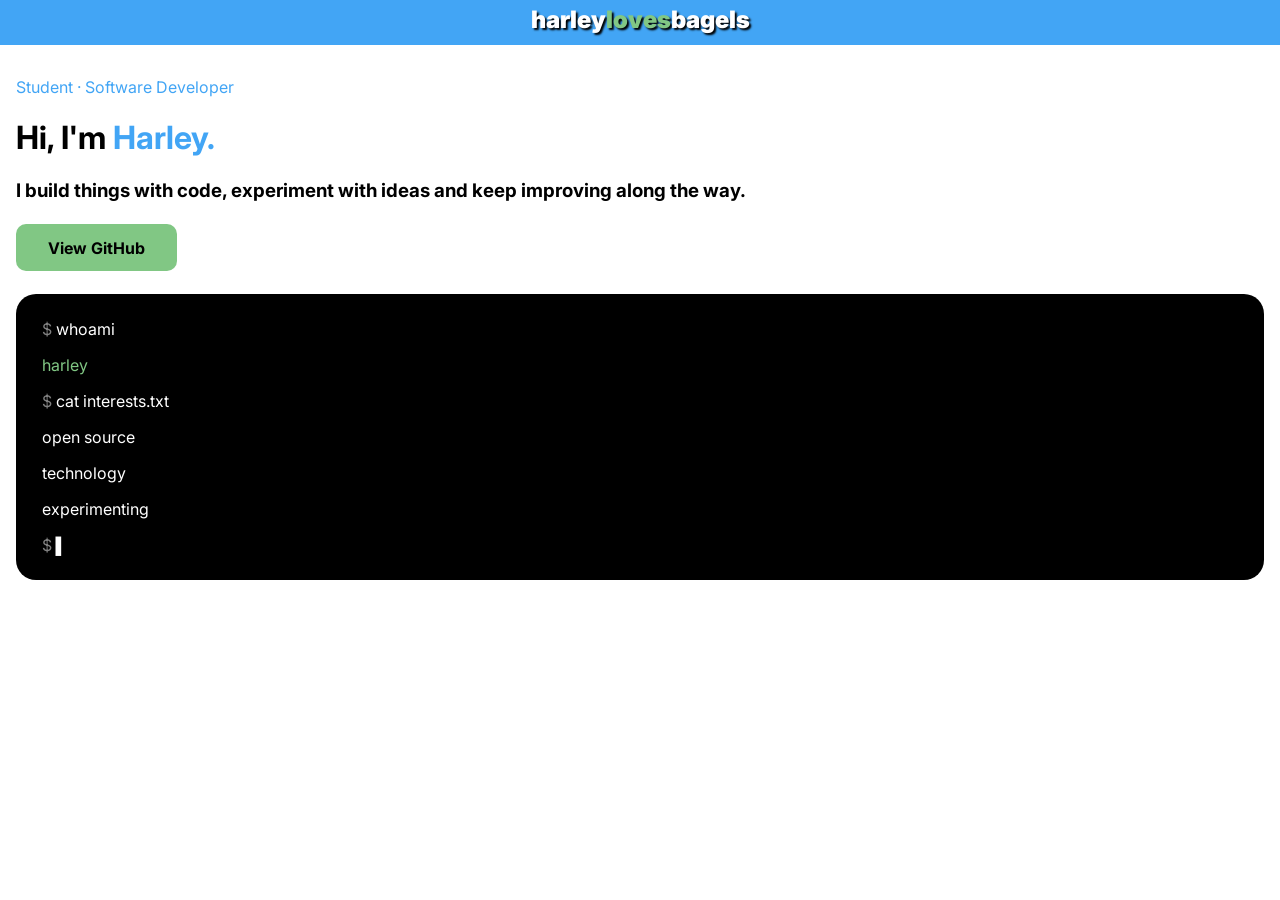
==== commit bf21afd2: "new non-ai website" ====
--- a/index.html
+++ b/index.html
@@ -1,131 +1,46 @@
-<!doctype html>
-<html lang="en">
+<html>
+
 <head>
-  <meta charset="utf-8">
-  <meta name="viewport" content="width=device-width, initial-scale=1">
-  <meta name="theme-color" content="#0b0d10">
-  <meta name="description" content="Harley Jones — student and software developer.">
-  <title>Harley Jones | Software Developer</title>
-  <link rel="icon" type="image/svg+xml" href="favicon.svg">
+  <title>harleylovesbagels</title>
+  <link rel="icon" href="./favicon.png">
+  <link rel="stylesheet" href="main.css">
+
   <link rel="preconnect" href="https://fonts.googleapis.com">
   <link rel="preconnect" href="https://fonts.gstatic.com" crossorigin>
-  <link href="https://fonts.googleapis.com/css2?family=DM+Sans:wght@400;500;600;700&family=Space+Grotesk:wght@500;600;700&display=swap" rel="stylesheet">
-  <link rel="stylesheet" href="style.css">
+  <link
+    href="https://fonts.googleapis.com/css2?family=Inter:ital,opsz,wght@0,14..32,100..900;1,14..32,100..900&display=swap"
+    rel="stylesheet">
+
+  <link rel="preconnect" href="https://fonts.googleapis.com">
+  <link rel="preconnect" href="https://fonts.gstatic.com" crossorigin>
+  <link
+    href="https://fonts.googleapis.com/css2?family=Fira+Mono:wght@400;500;700&family=Inter:ital,opsz,wght@0,14..32,100..900;1,14..32,100..900&display=swap"
+    rel="stylesheet">
 </head>
+
 <body>
-  <div class="cursor-dot" aria-hidden="true"></div>
-  <div class="cursor-ring" aria-hidden="true"></div>
+  <div class="topbar accent-primary-bg">
+    <p>harley<span class="accent-secondary">loves</span>bagels</p>
+  </div>
 
-  <header class="nav">
-    <a class="brand" href="#top">harley<span>loves</span>bagels</a>
-    <nav>
-      <a href="#about">About</a>
-      <a href="#projects">Projects</a>
-      <a href="#play">Play</a>
-      <a href="https://github.com/HarleyLovesBagels" target="_blank" rel="noreferrer">GitHub ↗</a>
-    </nav>
-  </header>
+  <div class="about">
+    <p class="accent-primary">Student · Software Developer</p>
+    <h1>Hi, I'm <span class="accent-primary">Harley.</span></h1>
+    <h3 class="subtext">I build things with code, experiment with ideas and keep improving along the way.</h3>
+    <a class="github-btn accent-secondary-bg" href="https://github.com/harleylovesbagels" rel="me">View GitHub</a>
 
-  <main id="top">
-    <section class="hero">
-      <div class="hero-copy">
-        <p class="eyebrow">STUDENT · SOFTWARE DEVELOPER</p>
-        <h1>Hi, I'm <span>Harley.</span></h1>
-        <p class="lede">I build things with code, experiment with new ideas, and keep learning along the way.</p>
-        <div class="actions">
-          <a class="button primary" href="#projects">See my projects</a>
-          <a class="button secondary" href="https://github.com/HarleyLovesBagels" target="_blank" rel="noreferrer">View GitHub</a>
-        </div>
-      </div>
-      <div class="hero-card" aria-hidden="true">
-        <div class="terminal-top"><i></i><i></i><i></i></div>
-        <pre><span class="muted">$</span> whoami
-<span class="accent">harley</span>
-<span class="muted">$</span> cat interests.txt
-software development
-Python
-web projects
-open source
-<span class="muted">$</span> <span class="cursor">▌</span></pre>
-      </div>
-    </section>
+    <div class="terminal">
+      <p class="terminal-text">
+      <p><span class="grey-terminal">$</span> whoami</p>
+      <p class="accent-secondary">harley</p>
+      <p><span class="grey-terminal">$</span> cat interests.txt</p>
+      <p>open source</p>
+      <p>technology</p>
+      <p>experimenting</p>
+      <p><span class="grey-terminal">$</span> ▌</p>
+      </p>
+    </div>
+  </div>
+</body>
 
-    <section class="section about" id="about">
-      <div>
-        <p class="eyebrow">01 / ABOUT</p>
-        <h2>Learning by building.</h2>
-      </div>
-      <div class="about-copy">
-        <p>I'm Harley Jones, a student and software developer based in the UK. I'm interested in programming, web development, privacy-focused technology, and turning small ideas into working projects.</p>
-        <div class="facts">
-          <div><strong>Currently</strong><span>Studying at Suffolk New College</span></div>
-          <div><strong>Focus</strong><span>Software development & Python</span></div>
-          <div><strong>Based in</strong><span>United Kingdom</span></div>
-        </div>
-      </div>
-    </section>
-
-    <section class="section" id="projects">
-      <div class="section-heading">
-        <div>
-          <p class="eyebrow">02 / PROJECTS</p>
-          <h2>Things I've built.</h2>
-        </div>
-        <a class="text-link" href="https://github.com/HarleyLovesBagels" target="_blank" rel="noreferrer">All repositories ↗</a>
-      </div>
-      <div id="repo-grid" class="repo-grid">
-        <article class="repo loading"><span></span><span></span><span></span></article>
-        <article class="repo loading"><span></span><span></span><span></span></article>
-        <article class="repo loading"><span></span><span></span><span></span></article>
-      </div>
-    </section>
-
-    <section class="section play" id="play">
-      <div class="section-heading">
-        <div>
-          <p class="eyebrow">03 / PLAY</p>
-          <h2>Bagel breaker.</h2>
-        </div>
-        <span class="pill">Arcade mode</span>
-      </div>
-
-      <div class="game-shell">
-        <div class="game-info">
-          <div class="stat">
-            <span>Score</span>
-            <strong id="score">0</strong>
-          </div>
-          <div class="stat">
-            <span>Time</span>
-            <strong id="time">30</strong>
-          </div>
-          <button id="start-game" class="button primary" type="button">Start game</button>
-        </div>
-
-        <div id="game-area" class="game-area" aria-label="Bagel catching game">
-          <div class="game-overlay">
-            <h3>Catch the bagels</h3>
-            <p>Click every floating bagel before the timer runs out.</p>
-          </div>
-        </div>
-      </div>
-    </section>
-
-    <section class="section contact">
-      <div class="contact-box">
-        <p class="eyebrow">04 / FIND ME</p>
-        <h2>Want to see what I'm working on?</h2>
-        <p>My GitHub is where I publish projects and experiments.</p>
-        <p class="email-line">Drop me a cheeky email at: <a href="mailto:me@harleylovesbagels.me">me@harleylovesbagels.me</a></p>
-        <a class="button primary" href="https://github.com/HarleyLovesBagels" target="_blank" rel="noreferrer">github.com/HarleyLovesBagels ↗</a>
-      </div>
-    </section>
-  </main>
-
-  <footer>
-    <span>© <span id="year"></span> Harley Jones</span>
-    <span>Made with whimsy and love.</span>
-  </footer>
-  <script src="script.js"></script>
-</body>
-</html>
+</html>
--- a/main.css
+++ b/main.css
@@ -0,0 +1,120 @@
+:root {
+  --primary: #42A5F5;
+  --secondary: #81C784;
+}
+
+body {
+  margin: 0;
+
+  font-family: "Inter", sans-serif;
+  font-optical-sizing: auto;
+  font-weight: 400;
+  font-style: normal;
+}
+
+.topbar {
+  display: block;
+
+  margin: auto;
+
+  padding-top: 0.5dvh;
+  padding-bottom: 0.5dvh;
+
+  text-align: center;
+  align-items: center;
+  justify-items: center;
+
+  height: 4dvh;
+}
+
+.topbar p {
+  font-size: x-large;
+  font-weight: 900;
+
+  margin: auto;
+  padding: auto;
+
+  color: white;
+  text-shadow: 2px 2px 2px #000000;
+}
+
+/* About Section */
+
+.about {
+  padding: 1rem;
+}
+
+.subtext {
+  margin-bottom: 4dvh;
+}
+
+button {
+  border: none;
+
+  padding-top: 1.5dvh;
+  padding-bottom: 1.5dvh;
+  padding-left: 2.5dvw;
+  padding-right: 2.5dvw;
+
+  font-weight: 900;
+  border-radius: 10px;
+}
+
+button:hover {
+  box-shadow: 2px 2px 2px #000000;
+}
+
+.github-btn {
+  color: black;
+  border: none;
+
+  margin-top: 1.5dvh;
+
+  padding-top: 1.5dvh;
+  padding-bottom: 1.5dvh;
+  padding-left: 2.5dvw;
+  padding-right: 2.5dvw;
+
+  font-weight: 700;
+  border-radius: 10px;
+
+  text-decoration: none;
+}
+
+.github-btn:hover {
+  box-shadow: 2px 2px 2px #000000;
+}
+
+.terminal {
+  color: white;
+  background: #000000;
+
+  margin-top: 4dvh;
+  padding-top: 1dvh;
+  padding-bottom: 1dvh;
+  padding-left: 2dvw;
+
+  border-radius: 20px;
+}
+
+.grey-terminal {
+  color: grey;
+}
+
+/* Accent classes */
+
+.accent-primary {
+  color: var(--primary);
+}
+
+.accent-secondary {
+  color: var(--secondary);
+}
+
+.accent-primary-bg {
+  background: var(--primary);
+}
+
+.accent-secondary-bg {
+  background: var(--secondary);
+}
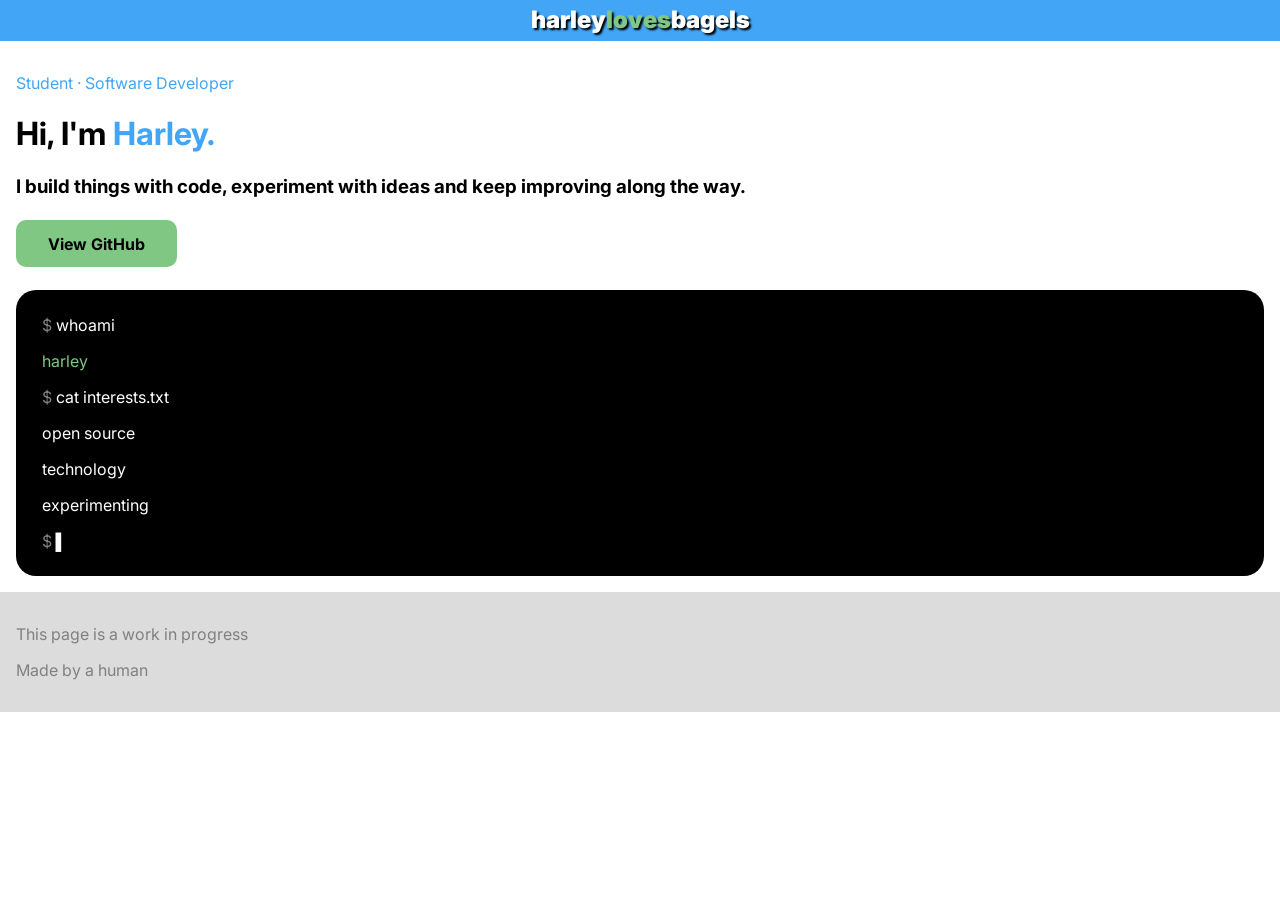
==== commit 39d5e685: "minor: add footer and fix topbar issues" ====
--- a/index.html
+++ b/index.html
@@ -24,10 +24,12 @@
   </div>
 
   <div class="about">
-    <p class="accent-primary">Student · Software Developer</p>
-    <h1>Hi, I'm <span class="accent-primary">Harley.</span></h1>
-    <h3 class="subtext">I build things with code, experiment with ideas and keep improving along the way.</h3>
-    <a class="github-btn accent-secondary-bg" href="https://github.com/harleylovesbagels" rel="me">View GitHub</a>
+    <div class="main-block">
+      <p class="accent-primary">Student · Software Developer</p>
+      <h1>Hi, I'm <span class="accent-primary">Harley.</span></h1>
+      <h3 class="subtext">I build things with code, experiment with ideas and keep improving along the way.</h3>
+      <a class="github-btn accent-secondary-bg" href="https://github.com/harleylovesbagels" rel="me">View GitHub</a>
+    </div>
 
     <div class="terminal">
       <p class="terminal-text">
@@ -41,6 +43,12 @@
       </p>
     </div>
   </div>
+
+  <div class="footer">
+    <p>This page is a work in progress</p>
+    <p>Made by a human</p>
+  </div>
+
 </body>
 
 </html>
--- a/main.css
+++ b/main.css
@@ -24,7 +24,7 @@
   align-items: center;
   justify-items: center;
 
-  height: 4dvh;
+  height: 2rem;
 }
 
 .topbar p {
@@ -41,6 +41,9 @@
 /* About Section */
 
 .about {
+  display: flex;
+  flex-direction: column;
+
   padding: 1rem;
 }
 
@@ -95,10 +98,23 @@
   padding-left: 2dvw;
 
   border-radius: 20px;
+
+  min-width: 500px;
 }
 
 .grey-terminal {
   color: grey;
+  opacity: calc(100%*1dvh/100);
+}
+
+.footer {
+  display: block;
+
+  color: grey;
+  background: gainsboro;
+
+  padding: 1rem;
+  margin: 0;
 }
 
 /* Accent classes */
